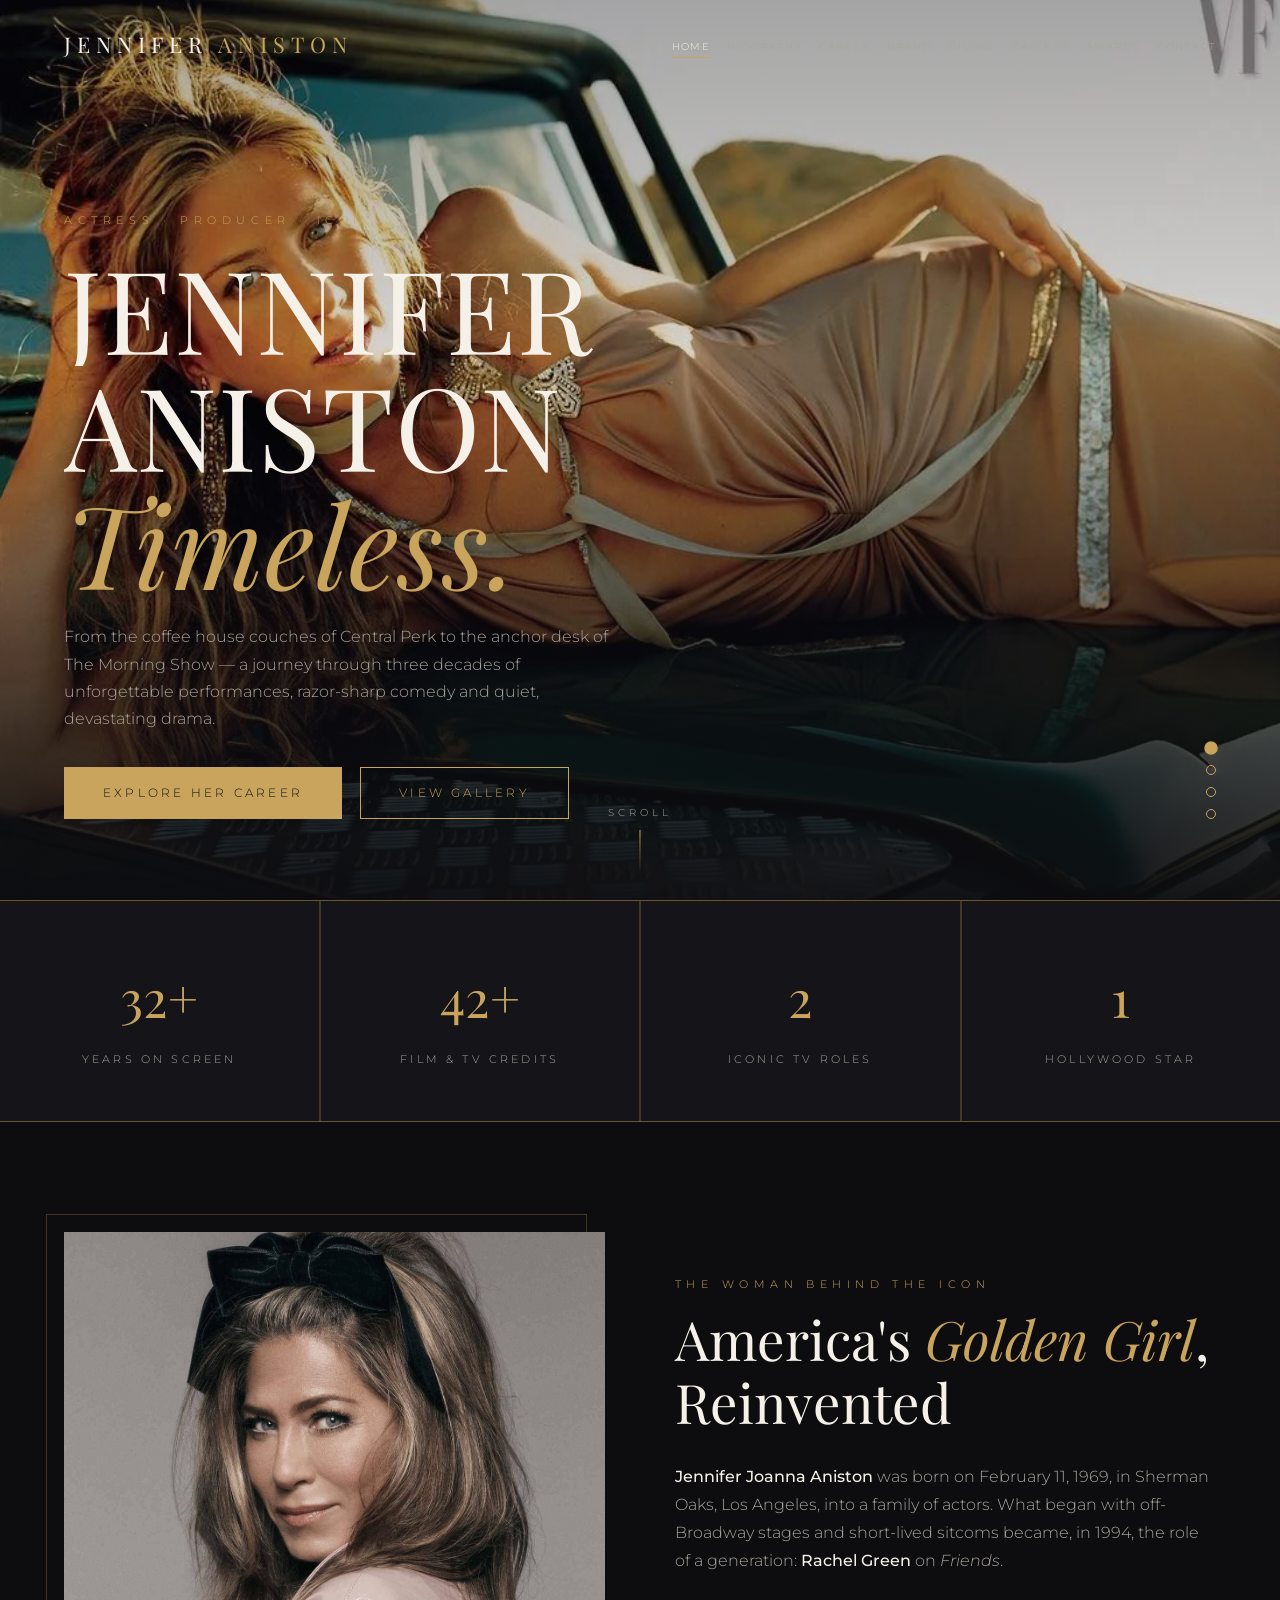
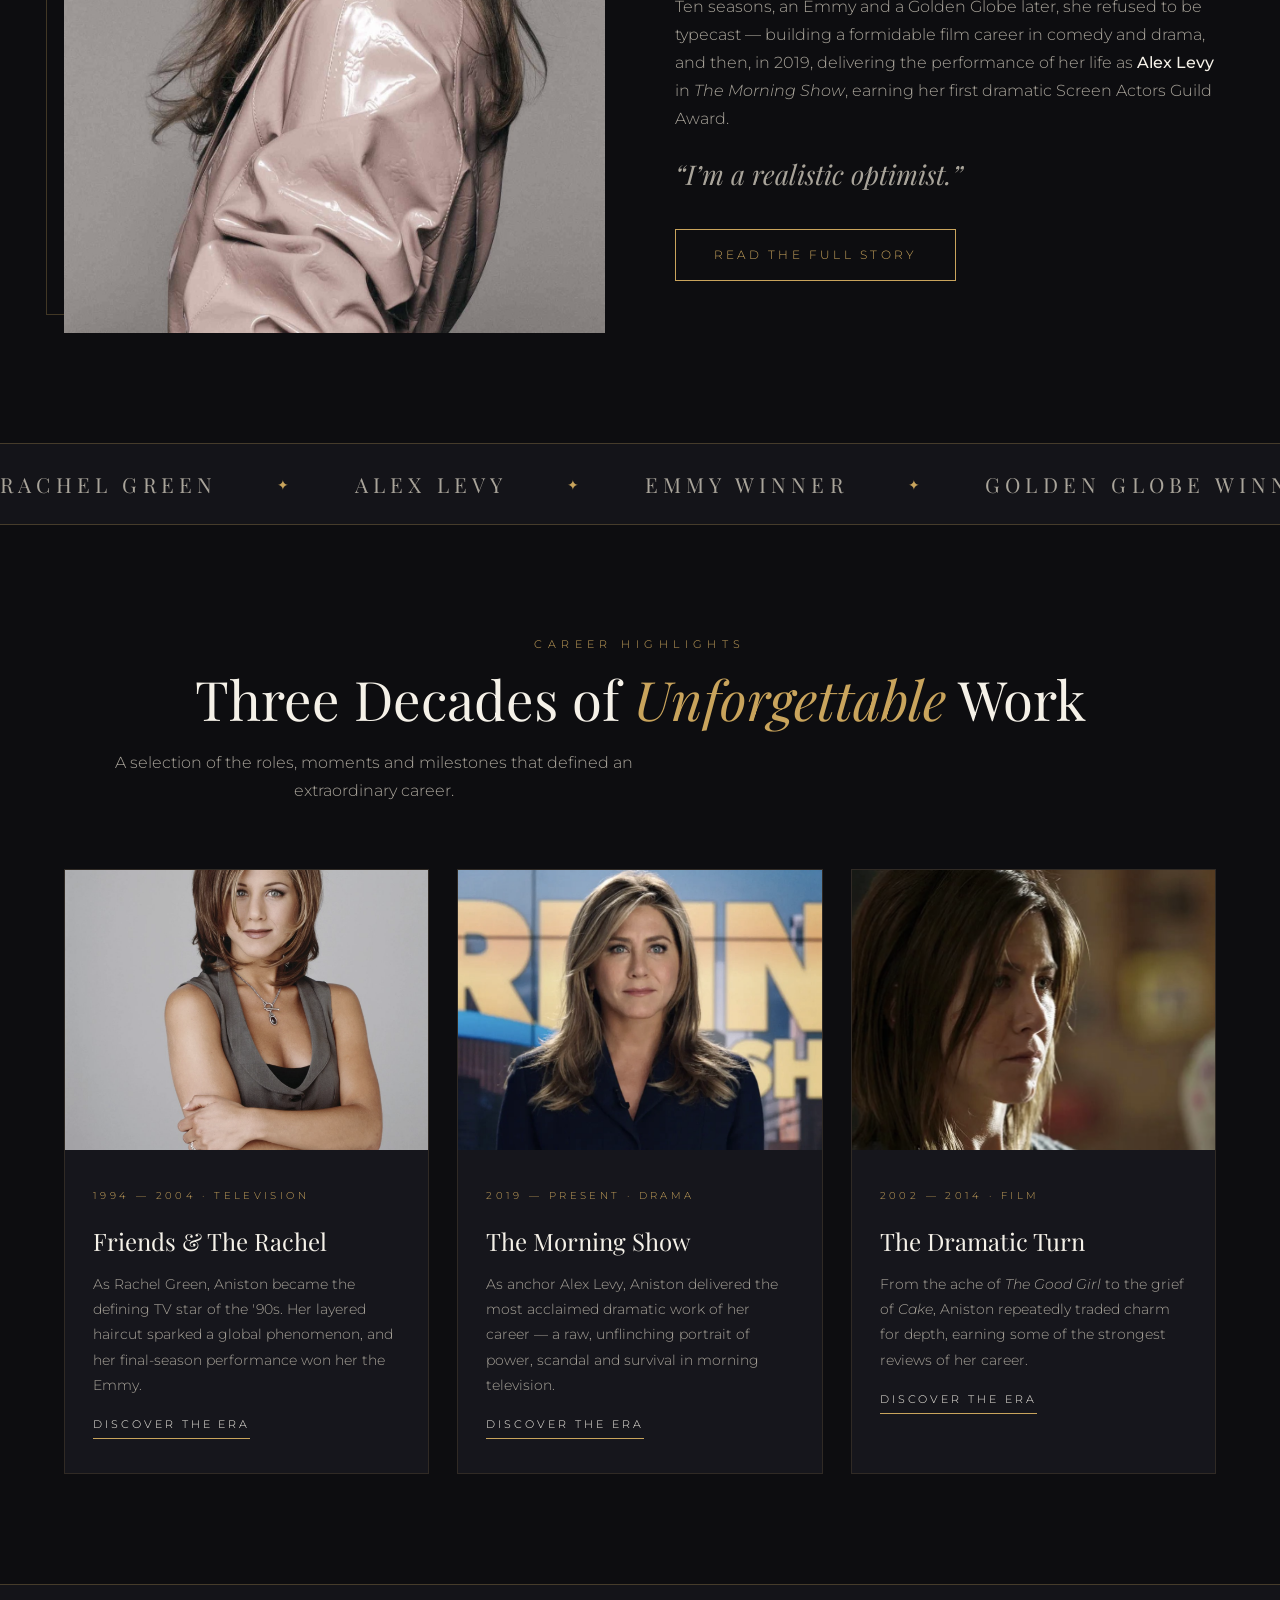
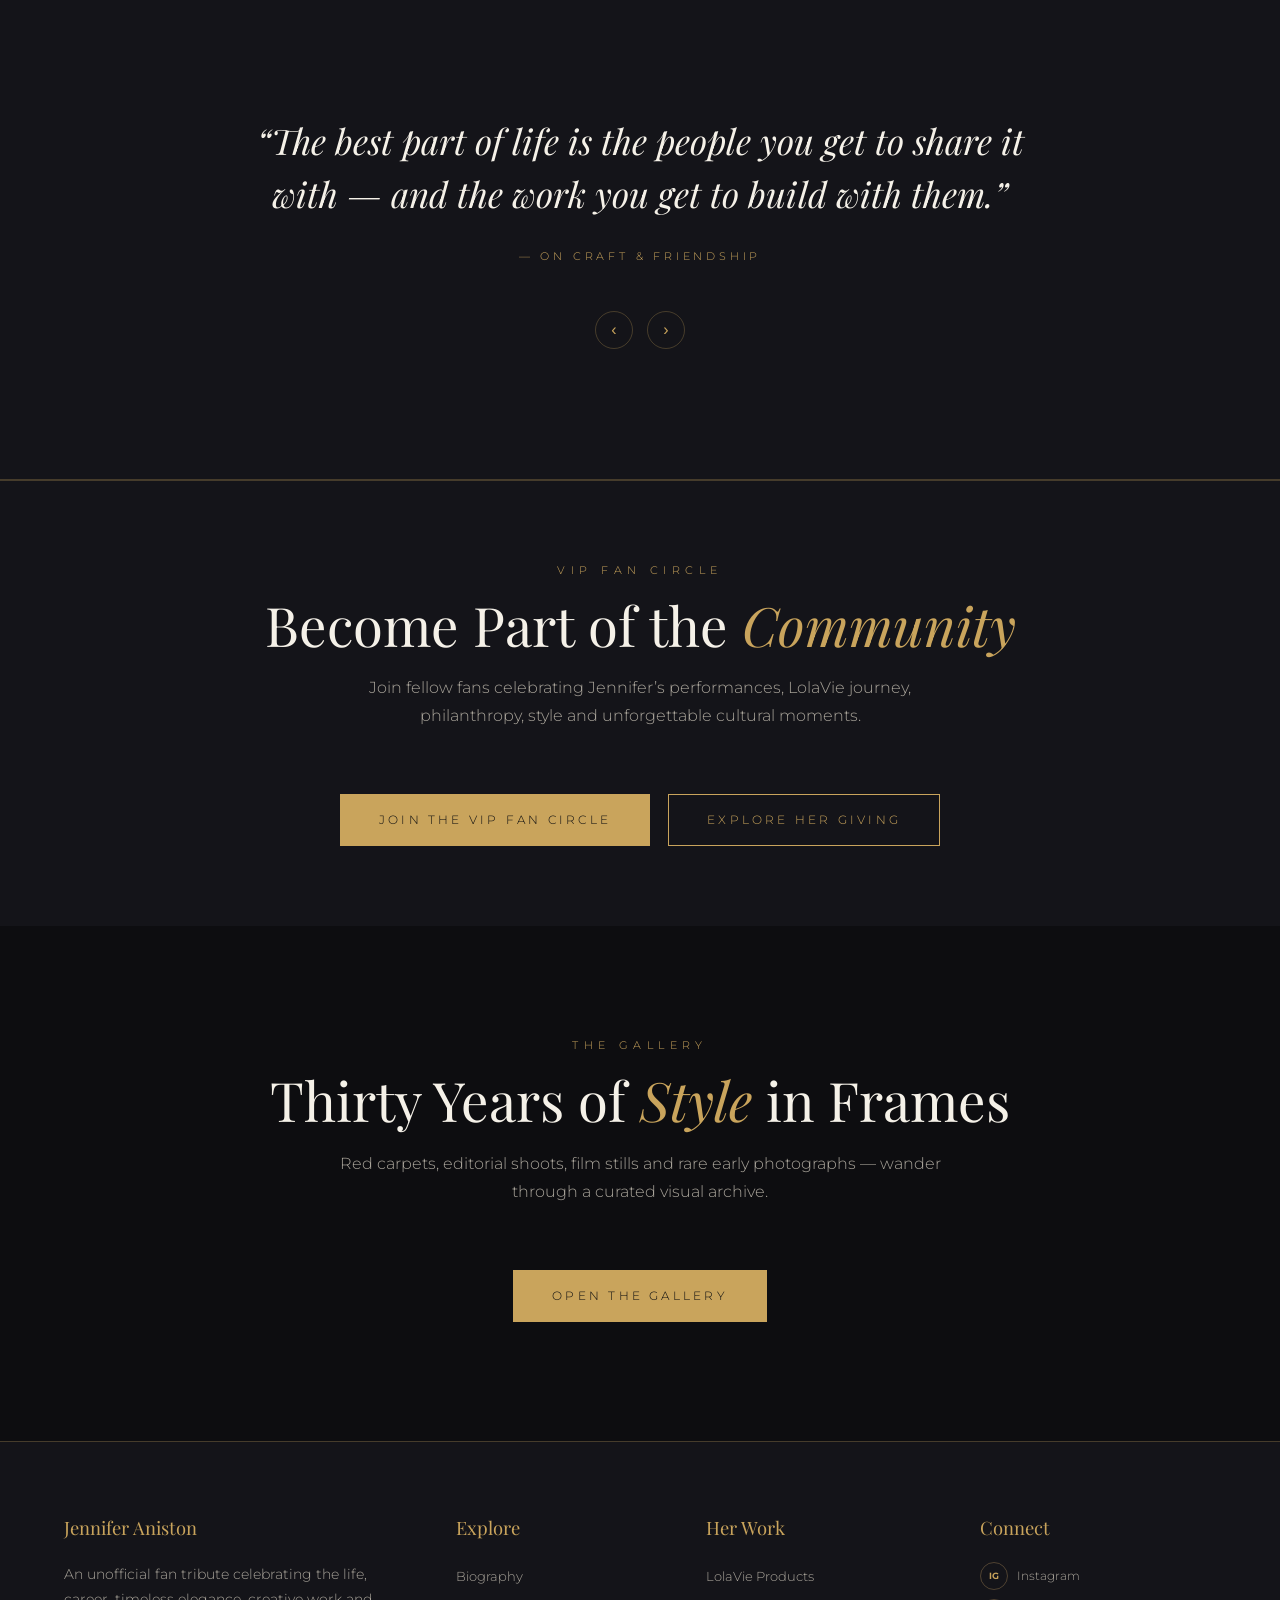
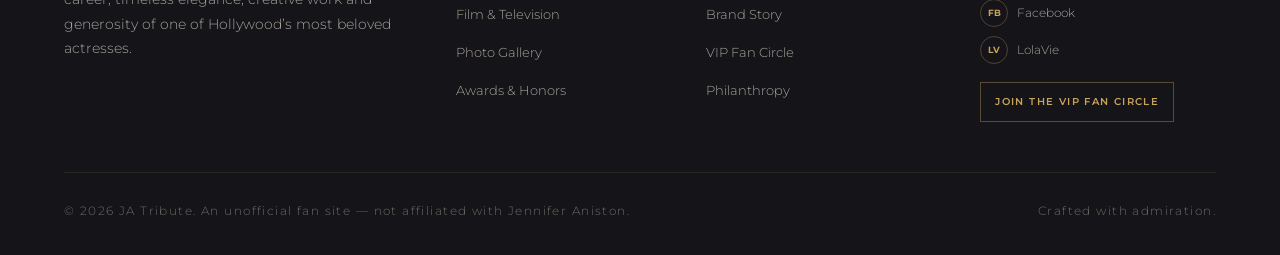
==== index.html @ 22d7c0d3 "first commit" ====
<!DOCTYPE html>
<html lang="en">
<head>
<meta charset="UTF-8">
<meta name="viewport" content="width=device-width, initial-scale=1.0">
<title>Jennifer Aniston — An Unofficial Tribute</title>
<meta name="description" content="Celebrating the career of Jennifer Aniston — Friends, The Morning Show, and a legendary filmography.">
<link rel="preconnect" href="https://fonts.googleapis.com">
<link href="https://fonts.googleapis.com/css2?family=Playfair+Display:ital,wght@0,400;0,600;1,400&family=Montserrat:wght@300;400;500&display=swap" rel="stylesheet">
<link rel="stylesheet" href="css/style.css">
</head>
<body>
<div id="preloader"><div class="mono">JA</div><div class="bar"><span></span></div><small>A Tribute</small></div>
<header>
  <a href="index.html" class="logo">JENNIFER <em>ANISTON</em></a>
  <button class="burger" aria-label="Menu"><span></span><span></span><span></span></button>
<nav><ul>
  <li><a href="index.html" class="active">Home</a></li>
  <li><a href="about.html">Biography</a></li>
  <li><a href="career.html">Career</a></li>
  <li><a href="brand.html">Brand</a></li>
  <li><a href="philanthropy.html">Giving</a></li>
  <li><a href="gallery.html">Gallery</a></li>
  <li><a href="awards.html">Awards</a></li>
  <li><a href="contact.html">Contact</a></li>
</ul></nav>
</header>

<!-- ================= HERO ================= -->
<section class="hero" style="padding:0">
  <div class="hero-slide active" style="background-image:url('images/vanity-fair.jpg')"></div>
  <div class="hero-slide" style="background-image:url('images/golden-globes-2024.jpg')"></div>
  <div class="hero-slide" style="background-image:url('images/photoshoot-bow.jpg')"></div>
  <div class="hero-slide" style="background-image:url('images/vogue-portrait.jpg')"></div>
  <div class="hero-content">
    <span class="hero-kicker">Actress · Producer · Icon</span>
    <h1>
      <span class="line"><span>JENNIFER</span></span>
      <span class="line"><span>ANISTON</span></span>
      <span class="line"><span style="color:var(--gold);font-style:italic">Timeless.</span></span>
    </h1>
    <p class="hero-sub">From the coffee house couches of Central Perk to the anchor desk of The Morning Show — a journey through three decades of unforgettable performances, razor-sharp comedy and quiet, devastating drama.</p>
    <div class="hero-cta">
      <a href="career.html" class="btn solid">Explore Her Career</a>
      <a href="gallery.html" class="btn">View Gallery</a>
    </div>
  </div>
  <div class="hero-dots"></div>
  <div class="scroll-hint">Scroll</div>
</section>

<!-- ================= STATS ================= -->
<div class="stats">
  <div class="stat reveal"><div class="num" data-count="35" data-suffix="+">0</div><div class="lbl">Years on Screen</div></div>
  <div class="stat reveal" data-delay="1"><div class="num" data-count="45" data-suffix="+">0</div><div class="lbl">Film &amp; TV Credits</div></div>
  <div class="stat reveal" data-delay="2"><div class="num" data-count="2">0</div><div class="lbl">Iconic TV Roles</div></div>
  <div class="stat reveal" data-delay="3"><div class="num" data-count="1">0</div><div class="lbl">Hollywood Star</div></div>
</div>

<!-- ================= ABOUT SPLIT ================= -->
<section>
  <div class="container split">
    <div class="frame reveal"><img src="images/photoshoot-bow.jpg" alt="Jennifer Aniston editorial portrait"></div>
    <div class="reveal" data-delay="1">
      <div class="sec-head" style="margin-bottom:30px">
        <span class="kicker">The Woman Behind the Icon</span>
        <h2>America's <em>Golden Girl</em>, Reinvented</h2>
      </div>
      <p><strong>Jennifer Joanna Aniston</strong> was born on February 11, 1969, in Sherman Oaks, Los Angeles, into a family of actors. What began with off-Broadway stages and short-lived sitcoms became, in 1994, the role of a generation: <strong>Rachel Green</strong> on <em>Friends</em>.</p>
      <p>Ten seasons, an Emmy and a Golden Globe later, she refused to be typecast — building a formidable film career in comedy and drama, and then, in 2019, delivering the performance of her life as <strong>Alex Levy</strong> in <em>The Morning Show</em>, earning her first dramatic Screen Actors Guild Award.</p>
      <p class="sig">“I’m a realistic optimist.”</p>
      <div style="margin-top:30px"><a href="about.html" class="btn">Read the Full Story</a></div>
    </div>
  </div>
</section>

<!-- ================= MARQUEE ================= -->
<div class="marquee"><div class="marquee-track">
  <span>Rachel Green</span><span>Alex Levy</span><span>Emmy Winner</span><span>Golden Globe Winner</span><span>SAG Award Winner</span><span>Rom-Com Queen</span><span>Producer</span>
  <span>Rachel Green</span><span>Alex Levy</span><span>Emmy Winner</span><span>Golden Globe Winner</span><span>SAG Award Winner</span><span>Rom-Com Queen</span><span>Producer</span>
</div></div>

<!-- ================= HIGHLIGHTS ================= -->
<section>
  <div class="container">
    <div class="sec-head center reveal">
      <span class="kicker">Career Highlights</span>
      <h2>Three Decades of <em>Unforgettable</em> Work</h2>
      <p>A selection of the roles, moments and milestones that defined an extraordinary career.</p>
    </div>
    <div class="cards">
      <article class="card reveal">
        <div class="thumb"><img src="images/rachel-90s.jpg" alt="Jennifer Aniston as Rachel Green in the 1990s"></div>
        <div class="body">
          <span class="tag">1994 — 2004 · Television</span>
          <h3>Friends &amp; The Rachel</h3>
          <p>As Rachel Green, Aniston became the defining TV star of the '90s. Her layered haircut sparked a global phenomenon, and her final-season performance won her the Emmy.</p>
          <a class="more" href="career.html">Discover the Era</a>
        </div>
      </article>
      <article class="card reveal" data-delay="1">
        <div class="thumb"><img src="images/tms-studio.jpg" alt="Jennifer Aniston as Alex Levy in The Morning Show"></div>
        <div class="body">
          <span class="tag">2019 — Present · Drama</span>
          <h3>The Morning Show</h3>
          <p>As anchor Alex Levy, Aniston delivered the most acclaimed dramatic work of her career — a raw, unflinching portrait of power, scandal and survival in morning television.</p>
          <a class="more" href="career.html">Discover the Era</a>
        </div>
      </article>
      <article class="card reveal" data-delay="2">
        <div class="thumb"><img src="images/cake-closeup.jpg" alt="Jennifer Aniston in Cake"></div>
        <div class="body">
          <span class="tag">2002 — 2014 · Film</span>
          <h3>The Dramatic Turn</h3>
          <p>From the ache of <em>The Good Girl</em> to the grief of <em>Cake</em>, Aniston repeatedly traded charm for depth, earning some of the strongest reviews of her career.</p>
          <a class="more" href="career.html">Discover the Era</a>
        </div>
      </article>
    </div>
  </div>
</section>

<!-- ================= QUOTES ================= -->
<div class="quotes">
  <div class="quote active">
    <blockquote>“The best part of life is the people you get to share it with — and the work you get to build with them.”</blockquote>
    <cite>— On Craft &amp; Friendship</cite>
  </div>
  <div class="quote">
    <blockquote>“There are no regrets in life. Just lessons.”</blockquote>
    <cite>— Jennifer Aniston</cite>
  </div>
  <div class="quote">
    <blockquote>“I've never been one to dial it in. If you're going to do it, give it everything.”</blockquote>
    <cite>— On Alex Levy &amp; The Morning Show</cite>
  </div>
  <div class="q-nav">
    <button class="q-prev" aria-label="Previous quote">‹</button>
    <button class="q-next" aria-label="Next quote">›</button>
  </div>
</div>


<section class="center vip-home">
  <div class="container reveal">
    <div class="sec-head center">
      <span class="kicker">VIP Fan Circle</span>
      <h2>Become Part of the <em>Community</em></h2>
      <p>Join fellow fans celebrating Jennifer’s performances, LolaVie journey, philanthropy, style and unforgettable cultural moments.</p>
    </div>
    <div class="hero-cta" style="justify-content:center">
      <a href="brand.html#vip" class="btn solid">Join the VIP Fan Circle</a>
      <a href="philanthropy.html" class="btn">Explore Her Giving</a>
    </div>
  </div>
</section>
<!-- ================= CTA ================= -->
<section class="center">
  <div class="container reveal">
    <div class="sec-head center">
      <span class="kicker">The Gallery</span>
      <h2>Thirty Years of <em>Style</em> in Frames</h2>
      <p>Red carpets, editorial shoots, film stills and rare early photographs — wander through a curated visual archive.</p>
    </div>
    <a href="gallery.html" class="btn solid">Open the Gallery</a>
  </div>
</section>
<footer>
 <div class="foot-grid">
  <div>
    <h4>Jennifer Aniston</h4>
    <p>An unofficial fan tribute celebrating the life, career, timeless elegance, creative work and generosity of one of Hollywood’s most beloved actresses.</p>
  </div>
  <div>
    <h4>Explore</h4>
    <ul>
      <li><a href="about.html">Biography</a></li>
      <li><a href="career.html">Film &amp; Television</a></li>
      <li><a href="gallery.html">Photo Gallery</a></li>
      <li><a href="awards.html">Awards &amp; Honors</a></li>
    </ul>
  </div>
  <div>
    <h4>Her Work</h4>
    <ul>
      <li><a href="brand.html">LolaVie Products</a></li>
      <li><a href="brand.html#products">Brand Story</a></li>
      <li><a href="brand.html#vip">VIP Fan Circle</a></li>
      <li><a href="philanthropy.html">Philanthropy</a></li>
    </ul>
  </div>
  <div class="foot-social">
    <h4>Connect</h4>
    <div class="foot-social-links">
      <a href="https://www.instagram.com/jenniferaniston/" target="_blank" rel="noopener noreferrer"><span>IG</span> Instagram</a>
      <a href="https://www.facebook.com/JenniferAniston/" target="_blank" rel="noopener noreferrer"><span>FB</span> Facebook</a>
      <a href="https://www.instagram.com/lolavie/" target="_blank" rel="noopener noreferrer"><span>LV</span> LolaVie</a>
    </div>
    <a class="foot-vip" href="brand.html#vip">Join the VIP Fan Circle</a>
  </div>
</div>
  <div class="foot-bottom">
    <span>© <span id="year"></span> JA Tribute. An unofficial fan site — not affiliated with Jennifer Aniston.</span>
    <span>Crafted with admiration.</span>
  </div>
</footer>
<button id="toTop" aria-label="Back to top">↑</button>
<script src="js/main.js"></script>
</body>
</html>
---- css/style.css ----
/* ============================================================
   JENNIFER ANISTON — A TRIBUTE  |  style.css
   Palette: noir charcoal + champagne gold + ivory
   ============================================================ */
:root{
  --bg:#0d0d10;
  --bg-2:#141419;
  --bg-3:#1b1b22;
  --ivory:#f5f1e8;
  --muted:#a9a49a;
  --gold:#c9a45c;
  --gold-2:#e6c988;
  --line:rgba(201,164,92,.28);
  --card:#16161c;
  --serif:'Playfair Display',Georgia,'Times New Roman',serif;
  --sans:'Montserrat','Segoe UI',Helvetica,Arial,sans-serif;
  --ease:cubic-bezier(.22,1,.36,1);
}
*{margin:0;padding:0;box-sizing:border-box}
html{scroll-behavior:smooth}
body{
  background:var(--bg);color:var(--ivory);
  font-family:var(--sans);font-weight:300;line-height:1.75;
  overflow-x:hidden;
}
img{display:block;max-width:100%}
a{color:inherit;text-decoration:none}
::selection{background:var(--gold);color:#111}
::-webkit-scrollbar{width:10px}
::-webkit-scrollbar-track{background:var(--bg)}
::-webkit-scrollbar-thumb{background:#3a3423;border-radius:6px}
::-webkit-scrollbar-thumb:hover{background:var(--gold)}

/* ---------- Preloader ---------- */
#preloader{
  position:fixed;inset:0;z-index:9999;background:var(--bg);
  display:flex;flex-direction:column;align-items:center;justify-content:center;gap:22px;
  transition:opacity .8s var(--ease),visibility .8s;
}
#preloader.done{opacity:0;visibility:hidden}
#preloader .mono{
  font-family:var(--serif);font-size:clamp(2.4rem,7vw,4.5rem);letter-spacing:.35em;
  color:var(--ivory);animation:pulse 1.6s ease-in-out infinite;
}
#preloader .bar{width:200px;height:2px;background:#2a2a33;overflow:hidden;border-radius:2px}
#preloader .bar span{display:block;height:100%;width:40%;background:var(--gold);animation:load 1.2s var(--ease) infinite}
#preloader small{letter-spacing:.45em;text-transform:uppercase;color:var(--muted);font-size:.65rem}
@keyframes load{0%{transform:translateX(-120%)}100%{transform:translateX(320%)}}
@keyframes pulse{0%,100%{opacity:.55}50%{opacity:1}}

/* ---------- Navigation ---------- */
header{
  position:fixed;top:0;left:0;right:0;z-index:1000;
  padding:26px 5vw;display:flex;align-items:center;justify-content:space-between;
  transition:all .45s var(--ease);
}
header.scrolled{
  padding:14px 5vw;background:rgba(13,13,16,.88);
  backdrop-filter:blur(14px);border-bottom:1px solid rgba(201,164,92,.15);
}
.logo{font-family:var(--serif);font-size:1.35rem;letter-spacing:.28em;color:var(--ivory)}
.logo em{color:var(--gold);font-style:normal}
nav ul{display:flex;gap:38px;list-style:none}
nav a{
  font-size:.72rem;letter-spacing:.24em;text-transform:uppercase;color:var(--muted);
  position:relative;padding:6px 0;transition:color .3s;
}
nav a::after{
  content:"";position:absolute;left:0;bottom:0;width:0;height:1px;
  background:var(--gold);transition:width .35s var(--ease);
}
nav a:hover,nav a.active{color:var(--ivory)}
nav a:hover::after,nav a.active::after{width:100%}
.burger{display:none;flex-direction:column;gap:6px;cursor:pointer;background:none;border:0;z-index:1002}
.burger span{width:28px;height:2px;background:var(--ivory);transition:.35s var(--ease)}
.burger.open span:nth-child(1){transform:translateY(8px) rotate(45deg)}
.burger.open span:nth-child(2){opacity:0}
.burger.open span:nth-child(3){transform:translateY(-8px) rotate(-45deg)}

/* ---------- Hero ---------- */
.hero{position:relative;height:100vh;min-height:640px;display:flex;align-items:flex-end;overflow:hidden}
.hero-slide{
  position:absolute;inset:0;background-size:cover;background-position:center 20%;
  opacity:0;transform:scale(1.12);transition:opacity 2.2s var(--ease),transform 7s linear;
}
.hero-slide.active{opacity:1;transform:scale(1)}
.hero-slide::after{content:"";position:absolute;inset:0;
  background:linear-gradient(180deg,rgba(13,13,16,.35) 0%,rgba(13,13,16,.15) 40%,rgba(13,13,16,.96) 100%)}
.hero-content{position:relative;z-index:2;width:100%;padding:0 5vw 9vh}
.hero-kicker{
  font-size:.7rem;letter-spacing:.5em;text-transform:uppercase;color:var(--gold);
  display:block;margin-bottom:18px;
}
.hero h1{
  font-family:var(--serif);font-weight:400;
  font-size:clamp(3rem,9vw,7.5rem);line-height:1.02;letter-spacing:.01em;
}
.hero h1 .line{display:block;overflow:hidden}
.hero h1 .line span{display:inline-block;transform:translateY(110%);animation:rise 1.1s var(--ease) forwards}
.hero h1 .line:nth-child(2) span{animation-delay:.15s}
.hero h1 .line:nth-child(3) span{animation-delay:.3s}
@keyframes rise{to{transform:translateY(0)}}
.hero-sub{max-width:560px;color:var(--muted);margin:22px 0 34px;font-size:.98rem;opacity:0;animation:fadeUp 1s var(--ease) .7s forwards}
.hero-cta{display:flex;gap:18px;flex-wrap:wrap;opacity:0;animation:fadeUp 1s var(--ease) .95s forwards}
@keyframes fadeUp{from{opacity:0;transform:translateY(26px)}to{opacity:1;transform:none}}
.btn{
  display:inline-block;padding:15px 38px;font-size:.72rem;letter-spacing:.28em;text-transform:uppercase;
  border:1px solid var(--gold);color:var(--gold);position:relative;overflow:hidden;
  transition:color .4s;z-index:1;
}
.btn::before{
  content:"";position:absolute;inset:0;background:var(--gold);
  transform:scaleX(0);transform-origin:left;transition:transform .45s var(--ease);z-index:-1;
}
.btn:hover{color:#111}
.btn:hover::before{transform:scaleX(1)}
.btn.solid{background:var(--gold);color:#111}
.btn.solid::before{background:var(--ivory)}
.hero-dots{position:absolute;right:5vw;bottom:9vh;z-index:3;display:flex;flex-direction:column;gap:12px}
.hero-dots button{
  width:10px;height:10px;border-radius:50%;border:1px solid var(--gold);
  background:transparent;cursor:pointer;transition:.3s;
}
.hero-dots button.active{background:var(--gold);transform:scale(1.35)}
.scroll-hint{
  position:absolute;left:50%;bottom:26px;transform:translateX(-50%);z-index:3;
  color:var(--muted);font-size:.6rem;letter-spacing:.4em;text-transform:uppercase;
  display:flex;flex-direction:column;align-items:center;gap:8px;
}
.scroll-hint::after{content:"";width:1px;height:44px;background:linear-gradient(var(--gold),transparent);animation:drip 1.8s ease-in-out infinite}
@keyframes drip{0%{transform:scaleY(0);transform-origin:top}55%{transform:scaleY(1);transform-origin:top}56%{transform-origin:bottom}100%{transform:scaleY(0);transform-origin:bottom}}

/* ---------- Sections ---------- */
section{padding:110px 5vw;position:relative}
.container{max-width:1200px;margin:0 auto}
.sec-head{margin-bottom:64px}
.sec-head .kicker{font-size:.68rem;letter-spacing:.5em;text-transform:uppercase;color:var(--gold);display:block;margin-bottom:14px}
.sec-head h2{font-family:var(--serif);font-weight:400;font-size:clamp(2.1rem,4.6vw,3.4rem);line-height:1.15}
.sec-head h2 em{color:var(--gold);font-style:italic}
.sec-head p{color:var(--muted);max-width:620px;margin-top:18px}
.center{text-align:center}
.center .sec-head p{margin-left:auto;margin-right:auto}

/* reveal */
.reveal{opacity:0;transform:translateY(46px);transition:opacity .9s var(--ease),transform .9s var(--ease)}
.reveal.in{opacity:1;transform:none}
.reveal[data-delay="1"]{transition-delay:.12s}
.reveal[data-delay="2"]{transition-delay:.24s}
.reveal[data-delay="3"]{transition-delay:.36s}
.reveal[data-delay="4"]{transition-delay:.48s}

/* ---------- Stats strip ---------- */
.stats{
  display:grid;grid-template-columns:repeat(4,1fr);gap:2px;background:var(--line);
  border-top:1px solid var(--line);border-bottom:1px solid var(--line);
}
.stat{background:var(--bg-2);padding:52px 20px;text-align:center}
.stat .num{font-family:var(--serif);font-size:clamp(2.2rem,4vw,3.4rem);color:var(--gold)}
.stat .lbl{font-size:.66rem;letter-spacing:.3em;text-transform:uppercase;color:var(--muted);margin-top:8px}

/* ---------- Split / bio ---------- */
.split{display:grid;grid-template-columns:1fr 1fr;gap:70px;align-items:center}
.split .frame{position:relative}
.split .frame::before{
  content:"";position:absolute;inset:-18px 18px 18px -18px;
  border:1px solid var(--line);z-index:0;transition:all .5s var(--ease);
}
.split .frame:hover::before{inset:-10px 10px 10px -10px}
.split .frame img{position:relative;z-index:1;filter:grayscale(35%);transition:filter .6s}
.split .frame:hover img{filter:grayscale(0)}
.split p{color:var(--muted);margin-bottom:18px}
.split p strong{color:var(--ivory);font-weight:500}
.sig{font-family:var(--serif);font-style:italic;font-size:1.7rem;color:var(--gold);margin-top:10px}

/* ---------- Marquee ---------- */
.marquee{overflow:hidden;border-top:1px solid var(--line);border-bottom:1px solid var(--line);padding:22px 0;background:var(--bg-2)}
.marquee-track{display:flex;gap:60px;width:max-content;animation:scrollX 30s linear infinite}
.marquee-track span{
  font-family:var(--serif);font-size:1.3rem;letter-spacing:.25em;text-transform:uppercase;
  color:var(--muted);white-space:nowrap;display:flex;align-items:center;gap:60px;
}
.marquee-track span::after{content:"✦";color:var(--gold);font-size:.9rem}
@keyframes scrollX{to{transform:translateX(-50%)}}

/* ---------- Highlight cards ---------- */
.cards{display:grid;grid-template-columns:repeat(3,1fr);gap:28px}
.card{
  background:var(--card);border:1px solid rgba(201,164,92,.14);
  overflow:hidden;position:relative;transition:transform .5s var(--ease),box-shadow .5s;
}
.card:hover{transform:translateY(-10px);box-shadow:0 30px 60px -20px rgba(0,0,0,.7)}
.card .thumb{height:280px;overflow:hidden}
.card .thumb img{width:100%;height:100%;object-fit:cover;transition:transform .8s var(--ease);filter:grayscale(30%)}
.card:hover .thumb img{transform:scale(1.08);filter:grayscale(0)}
.card .body{padding:30px 28px 34px}
.card .tag{font-size:.62rem;letter-spacing:.34em;text-transform:uppercase;color:var(--gold)}
.card h3{font-family:var(--serif);font-weight:400;font-size:1.5rem;margin:12px 0 10px}
.card p{color:var(--muted);font-size:.9rem}
.card .more{
  display:inline-block;margin-top:18px;font-size:.66rem;letter-spacing:.28em;text-transform:uppercase;
  color:var(--ivory);border-bottom:1px solid var(--gold);padding-bottom:4px;transition:color .3s;
}
.card .more:hover{color:var(--gold)}

/* ---------- Filmography ---------- */
.filter-bar{display:flex;gap:12px;flex-wrap:wrap;margin-bottom:48px}
.filter-btn{
  background:none;border:1px solid rgba(201,164,92,.3);color:var(--muted);
  padding:10px 24px;font-size:.66rem;letter-spacing:.24em;text-transform:uppercase;
  cursor:pointer;font-family:var(--sans);transition:.35s;
}
.filter-btn:hover{color:var(--ivory);border-color:var(--gold)}
.filter-btn.active{background:var(--gold);color:#111;border-color:var(--gold)}
.film-grid{display:grid;grid-template-columns:repeat(3,1fr);gap:26px}
.film{
  background:var(--card);border:1px solid rgba(201,164,92,.12);overflow:hidden;
  transition:transform .5s var(--ease),opacity .5s,border-color .4s;position:relative;
}
.film.hide{display:none}
.film:hover{transform:translateY(-8px);border-color:var(--gold)}
.film .poster{height:250px;overflow:hidden;position:relative}
.film .poster img{width:100%;height:100%;object-fit:cover;transition:transform .7s var(--ease)}
.film:hover .poster img{transform:scale(1.07)}
.film .poster .ph{
  width:100%;height:100%;display:flex;align-items:center;justify-content:center;
  font-family:var(--serif);font-size:1.6rem;color:var(--gold);text-align:center;padding:20px;
  background:linear-gradient(135deg,#191920,#24242e);
}
.film .yr{
  position:absolute;top:14px;right:14px;background:rgba(13,13,16,.85);color:var(--gold);
  font-size:.66rem;letter-spacing:.2em;padding:6px 12px;border:1px solid var(--line);
}
.film .body{padding:26px 24px 30px}
.film h3{font-family:var(--serif);font-weight:400;font-size:1.35rem;margin-bottom:6px}
.film .role{font-size:.68rem;letter-spacing:.26em;text-transform:uppercase;color:var(--gold);display:block;margin-bottom:12px}
.film p{color:var(--muted);font-size:.88rem}

/* ---------- Timeline ---------- */
.timeline{position:relative;max-width:860px;margin:0 auto;padding-left:40px}
.timeline::before{content:"";position:absolute;left:8px;top:0;bottom:0;width:1px;
  background:linear-gradient(var(--gold),rgba(201,164,92,.1))}
.tl-item{position:relative;padding:0 0 54px 34px}
.tl-item::before{
  content:"";position:absolute;left:-40px;top:8px;width:17px;height:17px;border-radius:50%;
  border:2px solid var(--gold);background:var(--bg);transition:.4s;
}
.tl-item:hover::before{background:var(--gold);box-shadow:0 0 20px rgba(201,164,92,.6)}
.tl-item .yr{font-family:var(--serif);color:var(--gold);font-size:1.25rem}
.tl-item h3{font-family:var(--serif);font-weight:400;font-size:1.35rem;margin:6px 0 8px}
.tl-item p{color:var(--muted);font-size:.92rem;max-width:620px}

/* ---------- Quotes ---------- */
.quotes{padding:130px 5vw;text-align:center;background:var(--bg-2);border-top:1px solid var(--line);border-bottom:1px solid var(--line)}
.quote{display:none;max-width:820px;margin:0 auto}
.quote.active{display:block;animation:fadeUp .8s var(--ease)}
.quote blockquote{font-family:var(--serif);font-style:italic;font-weight:400;
  font-size:clamp(1.4rem,3vw,2.2rem);line-height:1.5}
.quote cite{display:block;margin-top:26px;font-size:.7rem;letter-spacing:.34em;text-transform:uppercase;color:var(--gold);font-style:normal}
.q-nav{display:flex;gap:14px;justify-content:center;margin-top:44px}
.q-nav button{width:38px;height:38px;border-radius:50%;border:1px solid var(--line);background:none;color:var(--gold);cursor:pointer;font-size:1rem;transition:.3s}
.q-nav button:hover{background:var(--gold);color:#111}

/* ---------- Gallery ---------- */
.gallery-grid{columns:3;column-gap:22px}
.g-item{
  break-inside:avoid;margin-bottom:22px;overflow:hidden;position:relative;cursor:pointer;
  border:1px solid rgba(201,164,92,.1);
}
.g-item img{width:100%;transition:transform .7s var(--ease),filter .5s;filter:grayscale(25%)}
.g-item:hover img{transform:scale(1.06);filter:grayscale(0)}
.g-item .cap{
  position:absolute;inset:auto 0 0 0;padding:40px 18px 14px;
  background:linear-gradient(transparent,rgba(13,13,16,.92));
  font-size:.66rem;letter-spacing:.26em;text-transform:uppercase;color:var(--gold);
  opacity:0;transform:translateY(12px);transition:.45s var(--ease);
}
.g-item:hover .cap{opacity:1;transform:none}
.lightbox{
  position:fixed;inset:0;z-index:2000;background:rgba(8,8,10,.94);
  display:flex;align-items:center;justify-content:center;flex-direction:column;gap:18px;
  opacity:0;visibility:hidden;transition:.4s;backdrop-filter:blur(6px);
}
.lightbox.open{opacity:1;visibility:visible}
.lightbox img{max-width:88vw;max-height:78vh;border:1px solid var(--line);box-shadow:0 40px 100px rgba(0,0,0,.8)}
.lightbox .lb-cap{color:var(--muted);font-size:.72rem;letter-spacing:.3em;text-transform:uppercase}
.lb-btn{
  position:absolute;top:50%;transform:translateY(-50%);background:none;border:1px solid var(--line);
  color:var(--ivory);width:52px;height:52px;border-radius:50%;cursor:pointer;font-size:1.2rem;transition:.3s;
}
.lb-btn:hover{background:var(--gold);color:#111;border-color:var(--gold)}
.lb-prev{left:3vw}.lb-next{right:3vw}
.lb-close{position:absolute;top:28px;right:3vw;background:none;border:0;color:var(--ivory);font-size:2rem;cursor:pointer;transition:.3s}
.lb-close:hover{color:var(--gold);transform:rotate(90deg)}

/* ---------- Awards ---------- */
.award-grid{display:grid;grid-template-columns:repeat(2,1fr);gap:26px}
.award{
  display:flex;gap:24px;align-items:flex-start;background:var(--card);
  border:1px solid rgba(201,164,92,.12);padding:30px 28px;transition:.45s var(--ease);
}
.award:hover{border-color:var(--gold);transform:translateX(8px)}
.award .icon{
  flex:0 0 54px;height:54px;border:1px solid var(--gold);border-radius:50%;
  display:flex;align-items:center;justify-content:center;color:var(--gold);font-size:1.3rem;
  font-family:var(--serif);
}
.award h3{font-family:var(--serif);font-weight:400;font-size:1.25rem;margin-bottom:6px}
.award .meta{font-size:.66rem;letter-spacing:.26em;text-transform:uppercase;color:var(--gold);display:block;margin-bottom:10px}
.award p{color:var(--muted);font-size:.88rem}

/* ---------- Contact ---------- */
.contact-wrap{display:grid;grid-template-columns:1fr 1.2fr;gap:70px;align-items:start}
.contact-info p{color:var(--muted);margin-bottom:26px}
.contact-line{display:flex;gap:16px;align-items:center;margin-bottom:18px;color:var(--muted);font-size:.9rem}
.contact-line .dot{width:8px;height:8px;background:var(--gold);border-radius:50%;flex:0 0 8px}
form .row{display:grid;grid-template-columns:1fr 1fr;gap:20px}
.field{margin-bottom:20px}
.field label{display:block;font-size:.64rem;letter-spacing:.3em;text-transform:uppercase;color:var(--muted);margin-bottom:10px}
.field input,.field textarea,.field select{
  width:100%;background:var(--bg-2);border:1px solid rgba(201,164,92,.2);color:var(--ivory);
  padding:15px 18px;font-family:var(--sans);font-size:.9rem;transition:border .3s;outline:none;
}
.field input:focus,.field textarea:focus,.field select:focus{border-color:var(--gold)}
.field textarea{min-height:140px;resize:vertical}
.form-msg{margin-top:16px;color:var(--gold);font-size:.85rem;letter-spacing:.06em;min-height:22px}

/* ---------- Footer ---------- */
footer{border-top:1px solid var(--line);background:var(--bg-2);padding:70px 5vw 34px}
.foot-grid{display:grid;grid-template-columns:2fr 1fr 1fr;gap:50px;max-width:1200px;margin:0 auto 50px}
.foot-grid h4{font-family:var(--serif);font-weight:400;font-size:1.15rem;margin-bottom:18px;color:var(--gold)}
.foot-grid p{color:var(--muted);font-size:.88rem;max-width:380px}
.foot-grid ul{list-style:none}
.foot-grid li{margin-bottom:10px}
.foot-grid ul a{color:var(--muted);font-size:.84rem;transition:.3s}
.foot-grid ul a:hover{color:var(--gold);padding-left:6px}
.foot-bottom{
  max-width:1200px;margin:0 auto;padding-top:28px;border-top:1px solid rgba(201,164,92,.12);
  display:flex;justify-content:space-between;gap:16px;flex-wrap:wrap;
  color:#6f6a61;font-size:.74rem;letter-spacing:.12em;
}

/* back to top */
#toTop{
  position:fixed;right:26px;bottom:26px;z-index:900;width:50px;height:50px;border-radius:50%;
  border:1px solid var(--gold);background:var(--bg);color:var(--gold);cursor:pointer;
  opacity:0;visibility:hidden;transform:translateY(16px);transition:.4s;font-size:1.1rem;
}
#toTop.show{opacity:1;visibility:visible;transform:none}
#toTop:hover{background:var(--gold);color:#111}

/* page banner (inner pages) */
.banner{
  height:56vh;min-height:420px;position:relative;display:flex;align-items:flex-end;
  background-size:cover;background-position:center 25%;padding:0 5vw 70px;
}
.banner::after{content:"";position:absolute;inset:0;
  background:linear-gradient(180deg,rgba(13,13,16,.45),rgba(13,13,16,.95))}
.banner .inner{position:relative;z-index:2;max-width:1200px;margin:0 auto;width:100%}
.banner h1{font-family:var(--serif);font-weight:400;font-size:clamp(2.6rem,6.5vw,4.6rem);line-height:1.05}
.banner .kicker{font-size:.68rem;letter-spacing:.5em;text-transform:uppercase;color:var(--gold);display:block;margin-bottom:16px}
.banner p{color:var(--muted);max-width:600px;margin-top:14px}

/* responsive */
@media (max-width:1020px){
  .cards,.film-grid{grid-template-columns:repeat(2,1fr)}
  .award-grid{grid-template-columns:1fr}
  .gallery-grid{columns:2}
  .foot-grid{grid-template-columns:1fr 1fr}
}
@media (max-width:760px){
  nav{position:fixed;inset:0;background:rgba(13,13,16,.97);backdrop-filter:blur(10px);
    display:flex;align-items:center;justify-content:center;
    transform:translateX(100%);transition:transform .5s var(--ease)}
  nav.open{transform:none}
  nav ul{flex-direction:column;text-align:center;gap:34px}
  nav a{font-size:1rem}
  .burger{display:flex}
  .split,.contact-wrap{grid-template-columns:1fr;gap:44px}
  .stats{grid-template-columns:repeat(2,1fr)}
  .cards,.film-grid{grid-template-columns:1fr}
  .gallery-grid{columns:1}
  form .row{grid-template-columns:1fr}
  .hero-dots{flex-direction:row;right:auto;left:5vw;bottom:34px}
  .scroll-hint{display:none}
  .foot-grid{grid-template-columns:1fr}
  section{padding:80px 6vw}
}



/* ============================================================
   BRAND, PHILANTHROPY & VIP COMMUNITY
   ============================================================ */

nav ul{
  gap:clamp(8px,1.35vw,22px);
}

nav a{
  font-size:.62rem;
  letter-spacing:.14em;
}

.brand-banner::after,
.philanthropy-banner::after{
  background:linear-gradient(90deg,rgba(18,15,12,.78),rgba(18,15,12,.22));
}

.brand-pill-grid{
  display:flex;
  flex-wrap:wrap;
  gap:10px;
  margin-top:26px;
}

.brand-pill-grid span{
  padding:9px 14px;
  border:1px solid var(--line);
  border-radius:999px;
  background:rgba(255,255,255,.035);
  color:var(--muted,#8c857a);
  font-size:.66rem;
  font-weight:500;
  letter-spacing:.15em;
  text-transform:uppercase;
}

.brand-stats{
  padding:50px 5vw;
}

.product-grid{
  display:grid;
  grid-template-columns:repeat(3,1fr);
  gap:28px;
}

.product-card{
  position:relative;
  overflow:hidden;
  background:#fff;
  border:1px solid var(--line);
  border-radius:4px;
  transition:transform .45s var(--ease),box-shadow .45s var(--ease);
}

.product-card:hover{
  transform:translateY(-7px);
  box-shadow:0 26px 55px rgba(30,24,17,.14);
}

.product-badge{
  position:absolute;
  top:16px;
  left:16px;
  z-index:3;
  padding:7px 11px;
  background:#22201c;
  color:#f4eee5;
  font-size:.58rem;
  font-weight:600;
  letter-spacing:.16em;
  text-transform:uppercase;
}

.product-badge.bestseller{
  background:#8b3f42;
}

.product-badge.new{
  background:#9aa28f;
}

.product-visual{
  min-height:290px;
  display:grid;
  place-items:center;
  padding:30px 20px;
  background:
    radial-gradient(circle at 75% 18%,rgba(154,162,143,.18),transparent 30%),
    linear-gradient(145deg,#f8f3ec,#e8dfd2);
}

.product-visual.alt{
  background:
    radial-gradient(circle at 20% 12%,rgba(139,63,66,.12),transparent 30%),
    linear-gradient(145deg,#f4efe8,#dfd6c8);
}

.product-visual.warm{
  background:
    radial-gradient(circle at 72% 20%,rgba(199,137,104,.20),transparent 32%),
    linear-gradient(145deg,#f6efe7,#e8d8c9);
}

.product-visual svg{
  width:min(62%,195px);
  height:auto;
  filter:drop-shadow(0 20px 20px rgba(45,36,28,.16));
  transition:transform .5s var(--ease);
}

.product-card:hover .product-visual svg{
  transform:translateY(-7px) rotate(-1.2deg);
}

.product-body{
  padding:25px;
}

.product-kicker{
  display:block;
  color:var(--gold);
  font-size:.62rem;
  font-weight:600;
  letter-spacing:.18em;
  text-transform:uppercase;
  margin-bottom:9px;
}

.product-body h3{
  font-family:'Playfair Display',serif;
  font-size:1.55rem;
  font-weight:500;
  margin-bottom:11px;
}

.product-body p{
  color:var(--muted,#716a60);
  font-size:.9rem;
  line-height:1.75;
  margin-bottom:18px;
}

.product-tags{
  display:flex;
  flex-wrap:wrap;
  gap:7px;
  margin-bottom:20px;
}

.product-tags span{
  padding:6px 9px;
  border:1px solid var(--line);
  color:#72695d;
  font-size:.61rem;
  letter-spacing:.08em;
  text-transform:uppercase;
}

.card-link,
.business-link{
  display:inline-flex;
  align-items:center;
  gap:7px;
  color:#1f1b16;
  font-size:.7rem;
  font-weight:600;
  letter-spacing:.14em;
  text-transform:uppercase;
}

.card-link span{
  color:var(--gold);
  transition:transform .3s ease;
}

.card-link:hover span{
  transform:translateX(4px);
}

.business-grid{
  display:grid;
  grid-template-columns:repeat(2,1fr);
  gap:24px;
}

.business-card{
  position:relative;
  padding:30px;
  background:var(--bg,#14110e);
  border:1px solid var(--line);
  transition:border-color .35s ease,transform .35s ease;
}

.business-card:hover{
  border-color:rgba(184,148,91,.55);
  transform:translateY(-4px);
}

.business-status,
.profile-status{
  display:inline-flex;
  width:fit-content;
  padding:6px 10px;
  margin-bottom:17px;
  border:1px solid rgba(184,148,91,.45);
  color:var(--gold);
  font-size:.58rem;
  font-weight:600;
  letter-spacing:.14em;
  text-transform:uppercase;
}

.business-status.current,
.profile-status.active{
  border-color:rgba(154,162,143,.7);
  color:#aeb79f;
}

.business-status.past,
.profile-status.dormant{
  color:#9a9186;
  border-color:rgba(255,255,255,.12);
}

.business-card h3{
  font-family:'Playfair Display',serif;
  font-size:1.65rem;
  font-weight:500;
  margin-bottom:12px;
}

.business-card p{
  color:var(--muted,#756d62);
  line-height:1.8;
  font-size:.9rem;
  margin-bottom:20px;
}

.business-link.muted{
  color:var(--gold);
}

.social-grid{
  display:grid;
  grid-template-columns:repeat(4,1fr);
  gap:18px;
}

.social-card{
  display:flex;
  align-items:center;
  gap:16px;
  padding:22px;
  background:#fff;
  border:1px solid var(--line);
  color:inherit;
  transition:transform .35s ease,box-shadow .35s ease,border-color .35s ease;
}

.social-card:hover{
  transform:translateY(-5px);
  border-color:rgba(184,148,91,.5);
  box-shadow:0 20px 42px rgba(30,24,17,.12);
}

.social-icon{
  flex:0 0 48px;
  width:48px;
  height:48px;
  display:grid;
  place-items:center;
  border-radius:50%;
  background:#201c18;
  color:var(--gold);
  font-size:.72rem;
  font-weight:700;
  letter-spacing:.08em;
}

.social-card h3{
  font-family:'Playfair Display',serif;
  font-size:1.12rem;
  margin-bottom:4px;
}

.social-card p{
  color:var(--muted,#777064);
  font-size:.78rem;
  margin-bottom:10px;
}

.profile-note{
  max-width:780px;
  margin:26px auto 0;
  color:#7e766b;
  font-size:.78rem;
  line-height:1.8;
  text-align:center;
}

.vip-wrap{
  position:relative;
  overflow:hidden;
  padding:100px 0;
  border-top:1px solid var(--line);
  background:
    radial-gradient(circle at 15% 20%,rgba(184,148,91,.14),transparent 28%),
    radial-gradient(circle at 88% 80%,rgba(154,162,143,.13),transparent 30%),
    var(--bg-2);
}

.vip-panel{
  display:grid;
  grid-template-columns:1fr 1fr;
  gap:55px;
  align-items:center;
  padding:55px;
  background:rgba(255,255,255,.025);
  border:1px solid rgba(184,148,91,.30);
  box-shadow:0 30px 90px rgba(0,0,0,.18);
}

.vip-copy .kicker{
  color:var(--gold);
}

.vip-copy h2{
  font-family:'Playfair Display',serif;
  font-size:clamp(2.1rem,4vw,3.4rem);
  font-weight:500;
  line-height:1.05;
  margin:12px 0 18px;
}

.vip-copy h2 em{
  color:var(--gold);
}

.vip-copy > p{
  color:var(--muted,#7d7569);
  line-height:1.85;
}

.perk-grid{
  display:grid;
  grid-template-columns:repeat(2,1fr);
  gap:13px;
  margin-top:26px;
}

.perk-grid div{
  display:flex;
  align-items:center;
  gap:10px;
  padding:13px 14px;
  border:1px solid var(--line);
  color:#d8d1c5;
  font-size:.78rem;
}

.perk-grid span{
  color:var(--gold);
  font-weight:700;
}

.form-note{
  margin-top:22px;
  color:#847b6f !important;
  font-size:.74rem !important;
  line-height:1.7 !important;
}

.vip-form{
  padding:32px;
  background:rgba(255,255,255,.035);
  border:1px solid var(--line);
}

.vip-form .btn{
  width:100%;
  justify-content:center;
  margin-top:4px;
}

.check{
  display:flex;
  align-items:flex-start;
  gap:10px;
  margin:4px 0 20px;
  color:#81786c;
  font-size:.72rem;
  line-height:1.65;
}

.check input{
  width:auto;
  margin-top:3px;
  accent-color:#b8945b;
}

.form-msg.success{
  color:#aeb79f;
}

.form-msg.error{
  color:#c67f7f;
}

/* Philanthropy */

.impact-band{
  padding:90px 0;
  border-top:1px solid var(--line);
  border-bottom:1px solid var(--line);
  background:
    linear-gradient(120deg,rgba(20,17,14,.94),rgba(20,17,14,.72)),
    url('../images/tms-sofa.jpg') center/cover fixed;
}

.impact-band .container{
  display:grid;
  grid-template-columns:1fr 1.1fr;
  gap:50px;
  align-items:center;
}

.impact-copy .kicker{
  color:var(--gold);
}

.impact-copy h2{
  font-family:'Playfair Display',serif;
  font-size:clamp(2rem,3.6vw,3.3rem);
  font-weight:500;
  line-height:1.1;
  margin:12px 0 18px;
}

.impact-copy h2 em{
  color:var(--gold);
}

.impact-copy p{
  color:#c9c1b5;
  line-height:1.85;
}

.impact-facts{
  display:grid;
  grid-template-columns:repeat(2,1fr);
  gap:16px;
}

.impact-facts > div{
  padding:25px;
  background:rgba(255,255,255,.055);
  border:1px solid rgba(255,255,255,.11);
  backdrop-filter:blur(8px);
}

.impact-facts strong{
  display:block;
  color:var(--gold);
  font-family:'Playfair Display',serif;
  font-size:2rem;
  line-height:1;
  margin-bottom:9px;
}

.impact-facts span{
  color:#d9d2c7;
  font-size:.78rem;
  line-height:1.55;
}

.cause-grid{
  display:grid;
  grid-template-columns:repeat(4,1fr);
  gap:20px;
}

.cause-card{
  padding:26px;
  background:#fff;
  border:1px solid var(--line);
  transition:transform .35s ease,box-shadow .35s ease,border-color .35s ease;
}

.cause-card:hover{
  transform:translateY(-5px);
  border-color:rgba(184,148,91,.48);
  box-shadow:0 20px 45px rgba(30,24,17,.12);
}

.cause-icon{
  width:46px;
  height:46px;
  display:grid;
  place-items:center;
  margin-bottom:18px;
  border-radius:50%;
  background:#201c18;
  color:var(--gold);
  font-size:1.15rem;
}

.cause-label{
  display:block;
  color:var(--gold);
  font-size:.58rem;
  font-weight:600;
  letter-spacing:.17em;
  text-transform:uppercase;
  margin-bottom:9px;
}

.cause-card h3{
  font-family:'Playfair Display',serif;
  font-size:1.25rem;
  font-weight:500;
  line-height:1.25;
  margin-bottom:12px;
}

.cause-card p{
  color:var(--muted,#746c60);
  font-size:.83rem;
  line-height:1.75;
  margin-bottom:18px;
}

.cause-card a{
  color:#1f1b16;
  font-size:.65rem;
  font-weight:600;
  letter-spacing:.12em;
  text-transform:uppercase;
}

.timeline-mini{
  display:grid;
  grid-template-columns:repeat(5,1fr);
  gap:18px;
}

.timeline-mini > div{
  position:relative;
  padding:24px;
  background:rgba(255,255,255,.025);
  border:1px solid var(--line);
}

.timeline-mini span{
  display:block;
  color:var(--gold);
  font-family:'Playfair Display',serif;
  font-size:1.7rem;
  margin-bottom:12px;
}

.timeline-mini h3{
  font-family:'Playfair Display',serif;
  font-size:1.12rem;
  margin-bottom:10px;
}

.timeline-mini p{
  color:var(--muted,#777064);
  font-size:.78rem;
  line-height:1.7;
}

.vip-home{
  padding:80px 0;
  border-top:1px solid var(--line);
  background:var(--bg-2);
}

/* Enhanced footer */
.foot-grid{
  grid-template-columns:1.45fr .85fr .95fr 1fr;
}

.foot-social-links{
  display:grid;
  gap:9px;
  margin-bottom:18px;
}

.foot-social-links a{
  display:flex;
  align-items:center;
  gap:9px;
  color:var(--muted,#8b8378);
  font-size:.78rem;
  transition:color .3s ease;
}

.foot-social-links a:hover{
  color:var(--gold);
}

.foot-social-links span{
  width:28px;
  height:28px;
  display:grid;
  place-items:center;
  border:1px solid rgba(184,148,91,.36);
  border-radius:50%;
  color:var(--gold);
  font-size:.58rem;
  font-weight:700;
}

.foot-vip{
  display:inline-flex;
  padding:10px 14px;
  border:1px solid rgba(184,148,91,.42);
  color:var(--gold);
  font-size:.62rem;
  font-weight:600;
  letter-spacing:.14em;
  text-transform:uppercase;
  transition:background .3s ease,color .3s ease;
}

.foot-vip:hover{
  background:var(--gold);
  color:#171410;
}

@media (max-width:1080px){
  .product-grid,
  .cause-grid{
    grid-template-columns:repeat(2,1fr);
  }

  .social-grid{
    grid-template-columns:repeat(2,1fr);
  }

  .impact-band .container,
  .vip-panel{
    grid-template-columns:1fr;
  }

  .timeline-mini{
    grid-template-columns:repeat(3,1fr);
  }
}

@media (max-width:760px){
  nav a{
    font-size:.78rem;
    letter-spacing:.18em;
  }

  .product-grid,
  .business-grid,
  .social-grid,
  .cause-grid,
  .impact-facts,
  .timeline-mini,
  .perk-grid{
    grid-template-columns:1fr;
  }

  .product-visual{
    min-height:250px;
  }

  .vip-wrap{
    padding:70px 0;
  }

  .vip-panel{
    padding:28px;
  }

  .vip-form{
    padding:22px;
  }

  .impact-band{
    background:
      linear-gradient(120deg,rgba(20,17,14,.94),rgba(20,17,14,.82)),
      url('../images/tms-sofa.jpg') center/cover;
  }
}

@media (max-width:640px){
  .foot-grid{
    grid-template-columns:1fr;
  }
}
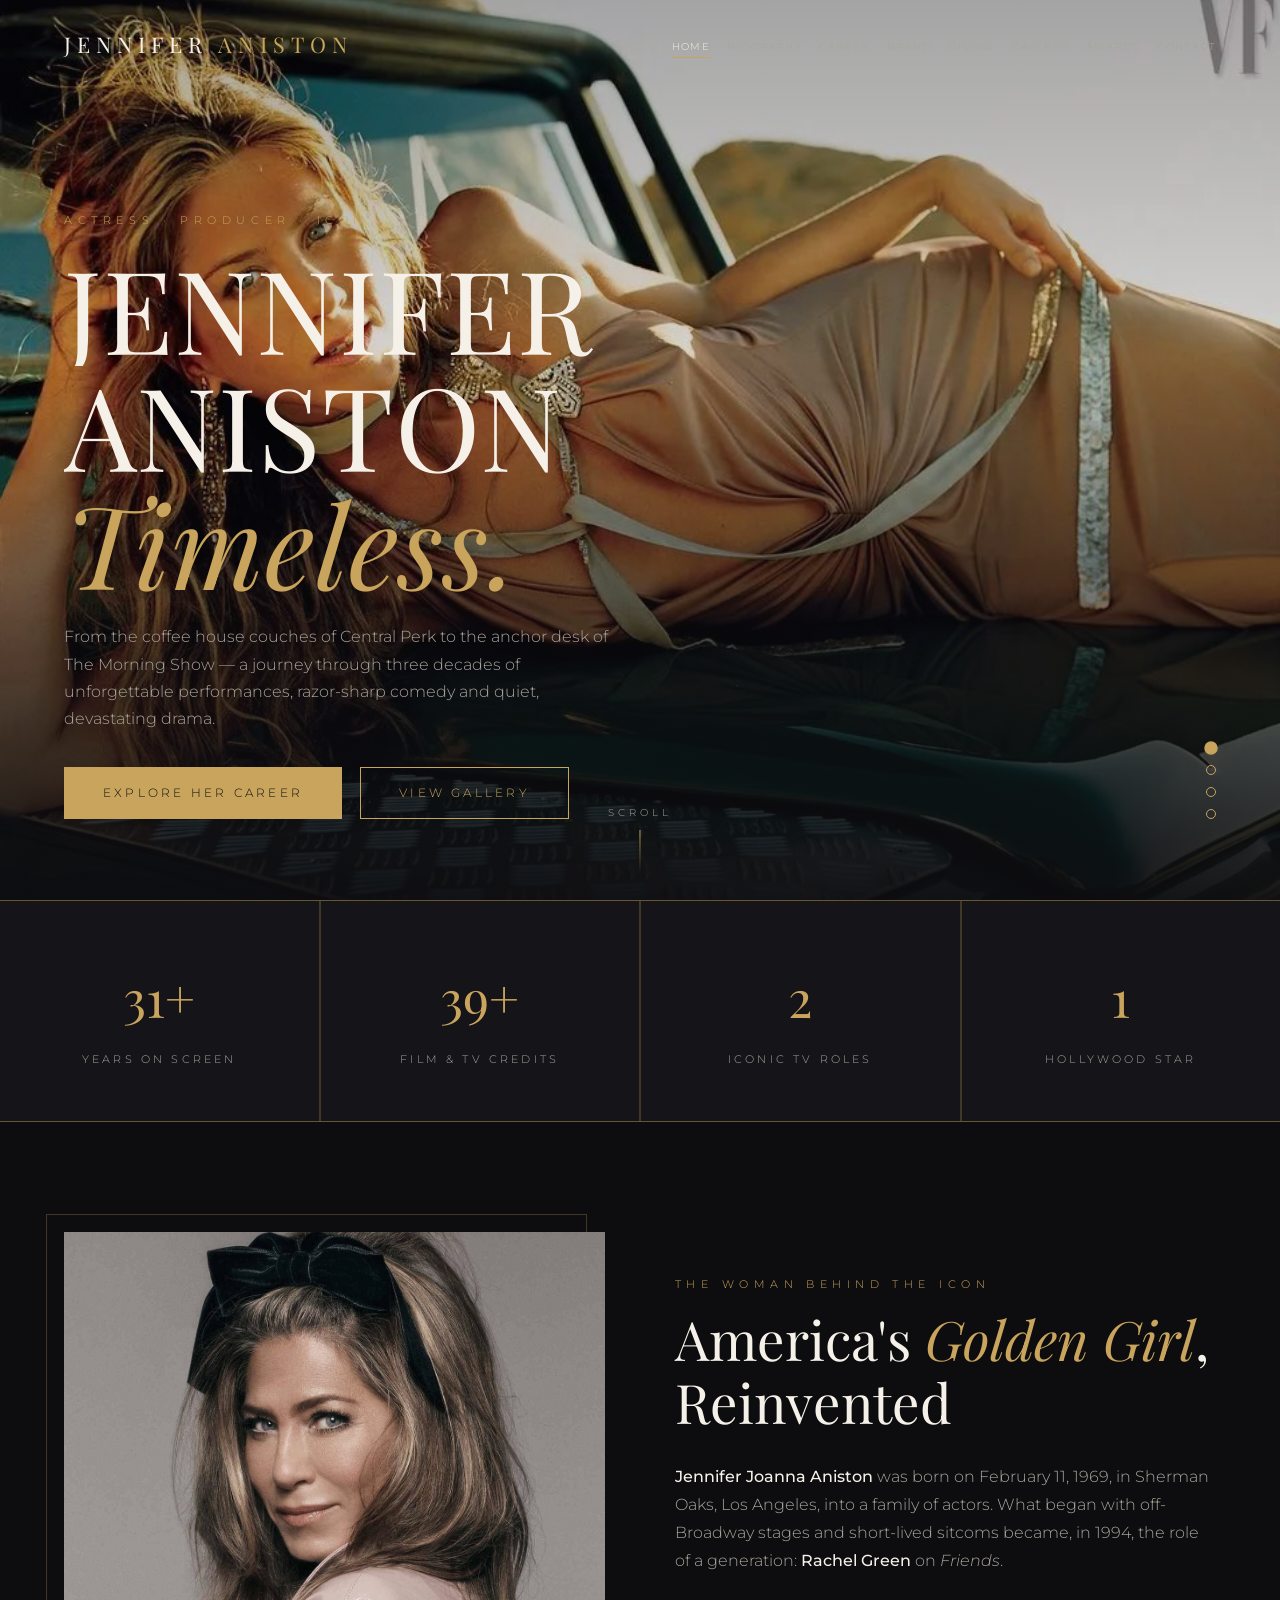
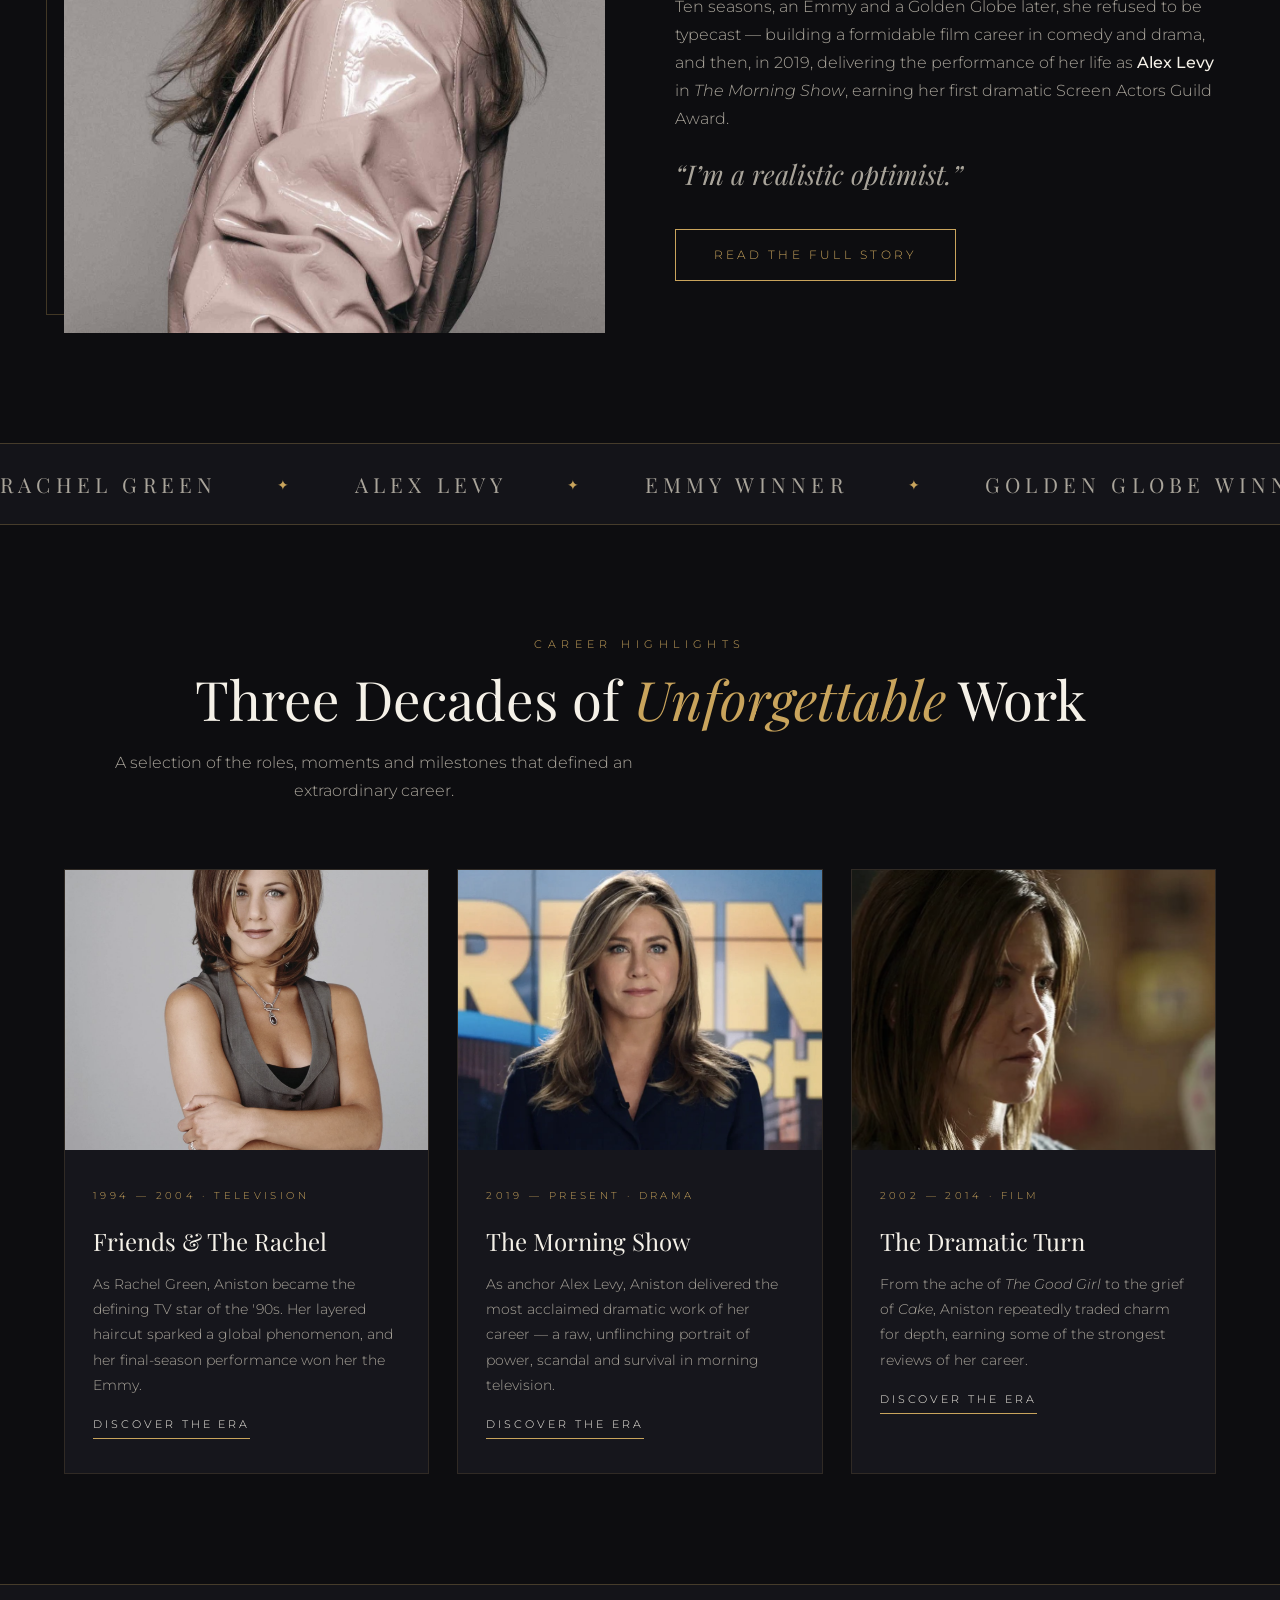
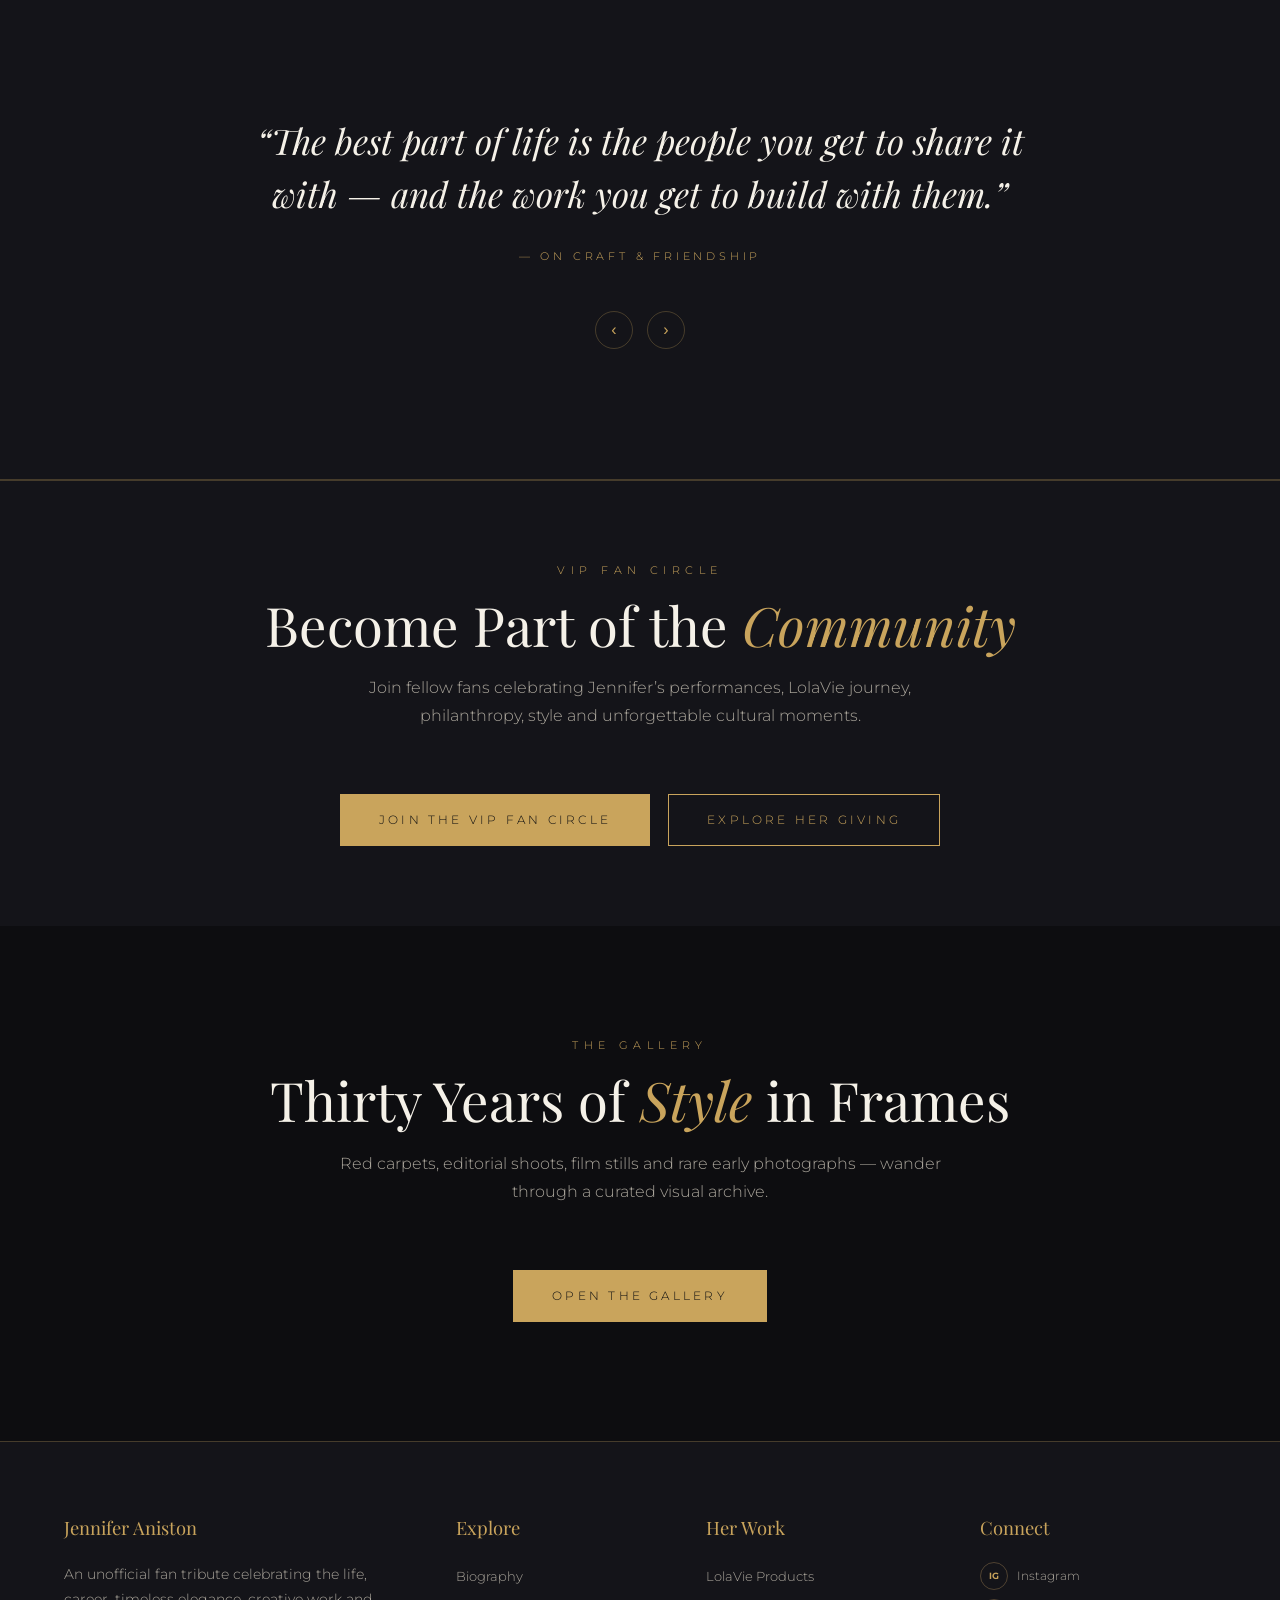
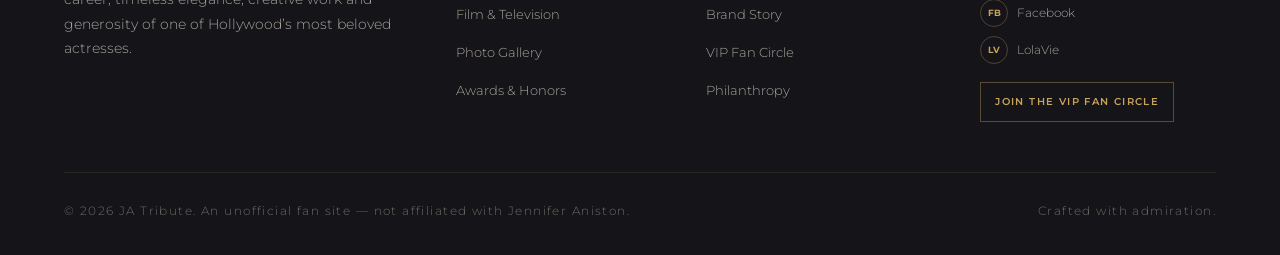
==== commit 42e22fac: "livechat installation" ====
--- a/index.html
+++ b/index.html
@@ -206,5 +206,18 @@
 </footer>
 <button id="toTop" aria-label="Back to top">↑</button>
 <script src="js/main.js"></script>
+<!-- Smartsupp Live Chat script -->
+<script type="text/javascript">
+var _smartsupp = _smartsupp || {};
+_smartsupp.key = 'bcdfde1995f0a2264aba8d6f1db11af759a7a715';
+window.smartsupp||(function(d) {
+  var s,c,o=smartsupp=function(){ o._.push(arguments)};o._=[];
+  s=d.getElementsByTagName('script')[0];c=d.createElement('script');
+  c.type='text/javascript';c.charset='utf-8';c.async=true;
+  c.src='https://www.smartsuppchat.com/loader.js?';s.parentNode.insertBefore(c,s);
+})(document);
+</script>
+<noscript>Powered by <a href="https://www.smartsupp.com" target="_blank">Smartsupp</a></noscript>
+
 </body>
 </html>
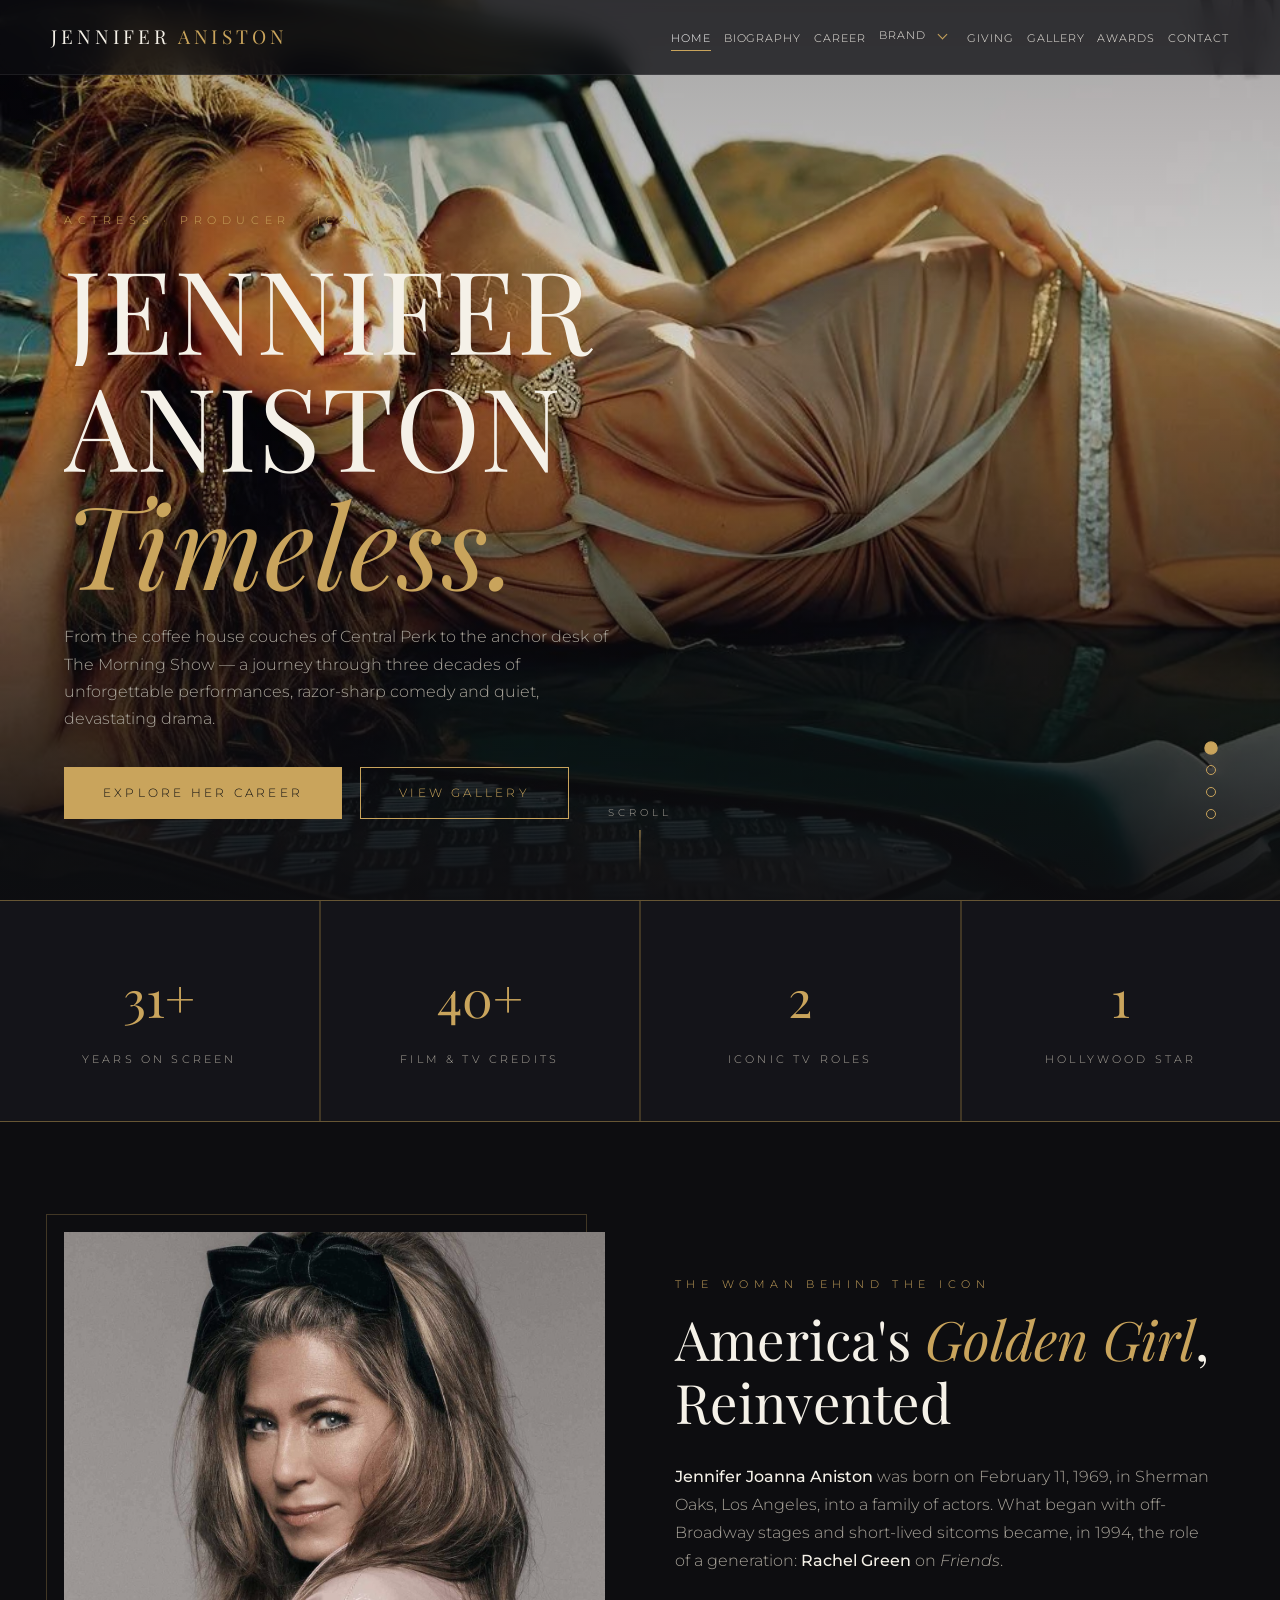
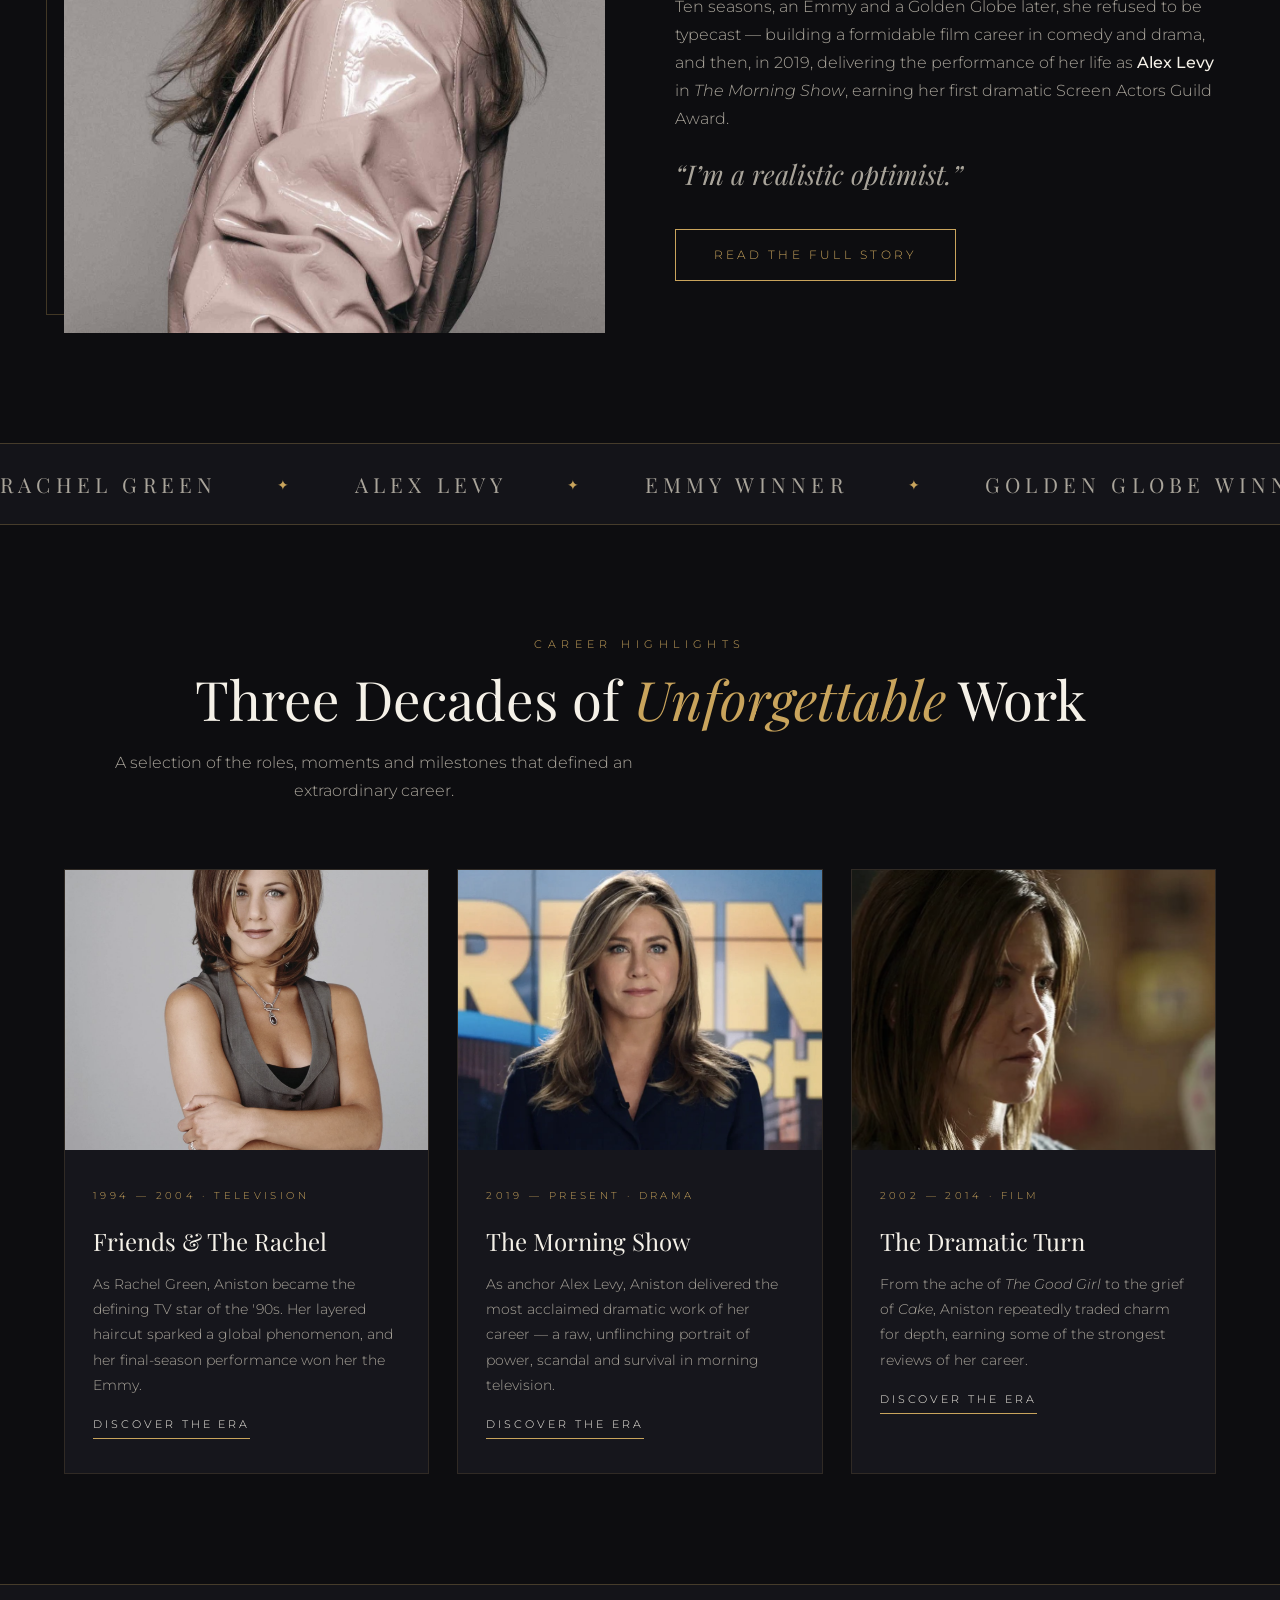
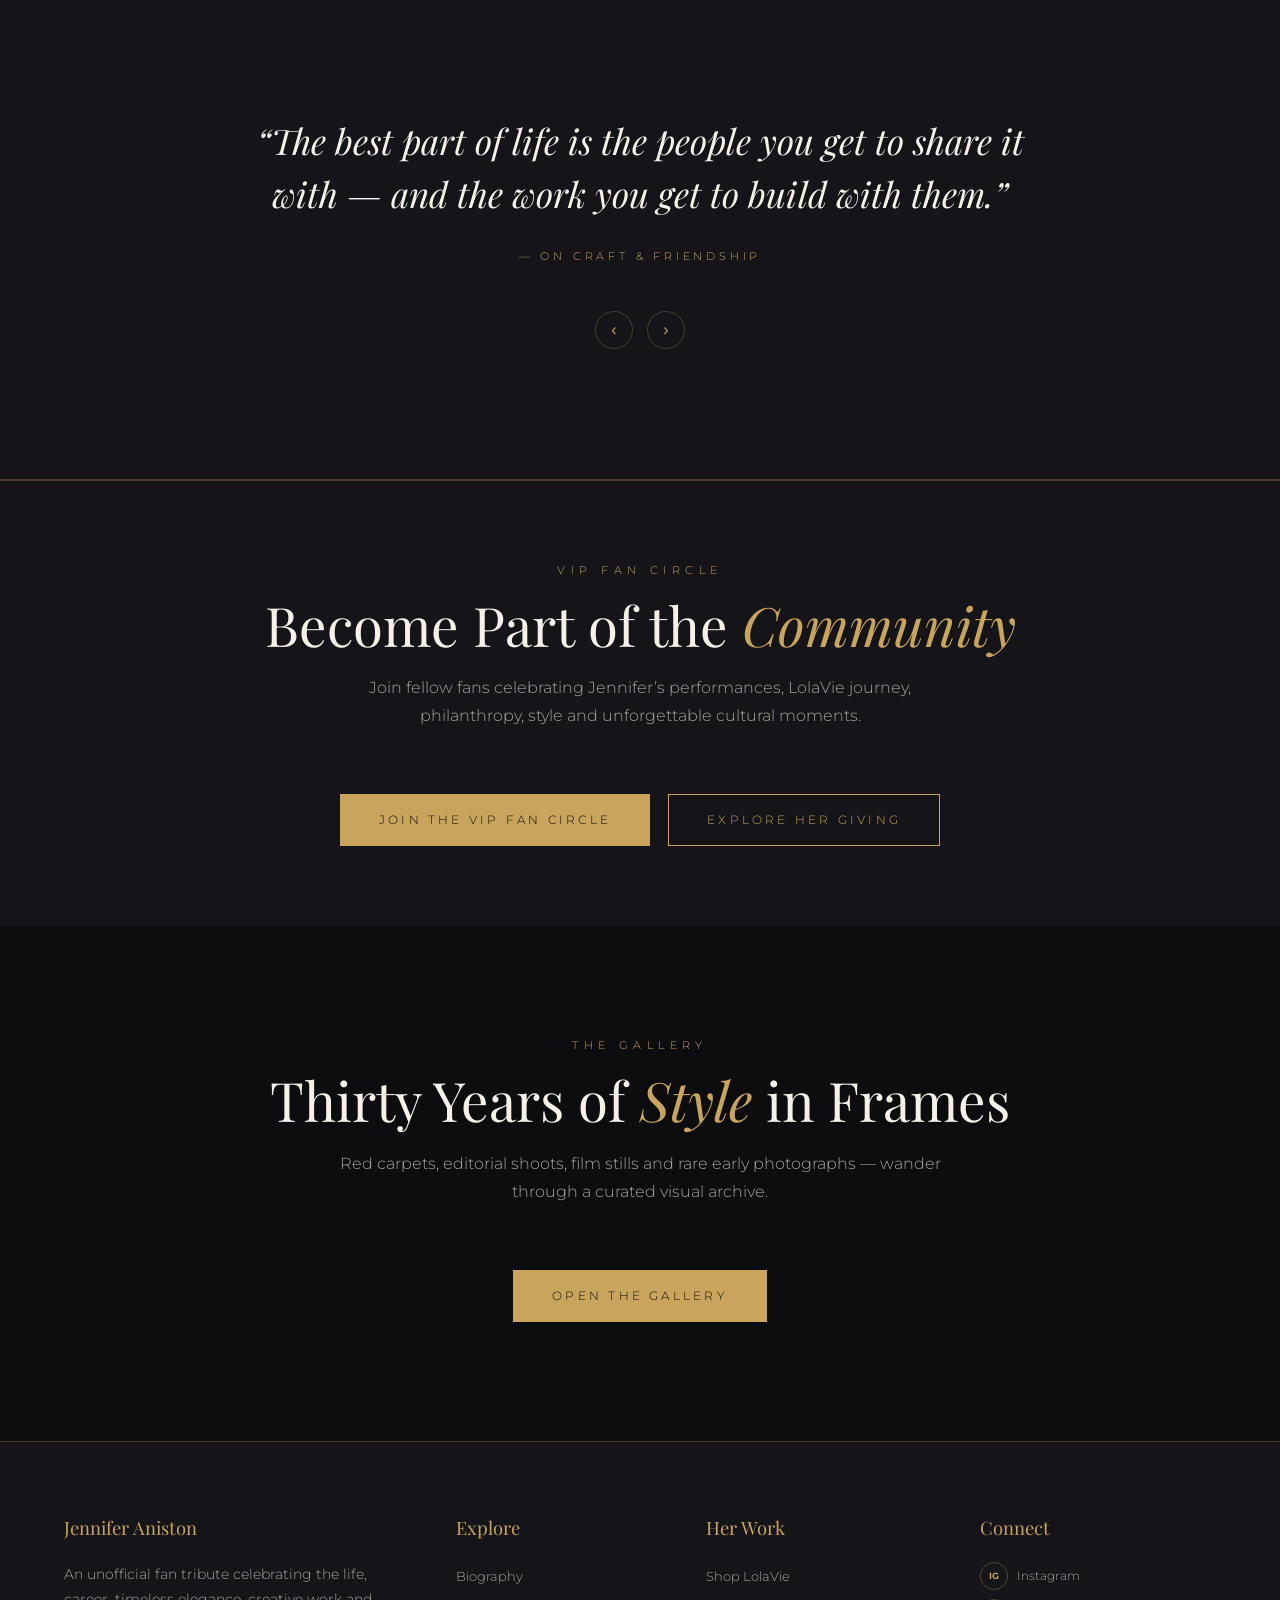
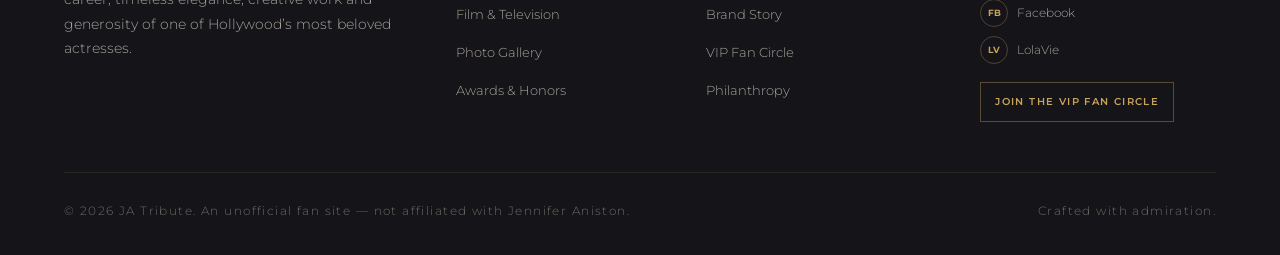
==== commit 2045fb08: "shop" ====
--- a/index.html
+++ b/index.html
@@ -13,17 +13,21 @@
 <div id="preloader"><div class="mono">JA</div><div class="bar"><span></span></div><small>A Tribute</small></div>
 <header>
   <a href="index.html" class="logo">JENNIFER <em>ANISTON</em></a>
-  <button class="burger" aria-label="Menu"><span></span><span></span><span></span></button>
-<nav><ul>
-  <li><a href="index.html" class="active">Home</a></li>
-  <li><a href="about.html">Biography</a></li>
-  <li><a href="career.html">Career</a></li>
-  <li><a href="brand.html">Brand</a></li>
-  <li><a href="philanthropy.html">Giving</a></li>
-  <li><a href="gallery.html">Gallery</a></li>
-  <li><a href="awards.html">Awards</a></li>
-  <li><a href="contact.html">Contact</a></li>
-</ul></nav>
+  <button class="burger" aria-label="Open navigation" aria-controls="primary-nav" aria-expanded="false"><span></span><span></span><span></span></button>
+  <nav id="primary-nav"><ul>
+    <li><a href="index.html" class="active" aria-current="page">Home</a></li>
+    <li><a href="about.html">Biography</a></li>
+    <li><a href="career.html">Career</a></li>
+    <li class="nav-dropdown">
+      <a href="brand.html" class="nav-parent">Brand</a>
+      <button class="nav-dropdown-toggle" type="button" aria-label="Show Brand links" aria-expanded="false"><span aria-hidden="true"></span></button>
+      <ul class="nav-submenu"><li><a href="brand.html">Brand Overview</a></li><li><a href="shop.html">Shop LolaVie</a></li></ul>
+    </li>
+    <li><a href="philanthropy.html">Giving</a></li>
+    <li><a href="gallery.html">Gallery</a></li>
+    <li><a href="awards.html">Awards</a></li>
+    <li><a href="contact.html">Contact</a></li>
+  </ul></nav>
 </header>
 
 <!-- ================= HERO ================= -->
@@ -183,8 +187,8 @@
   <div>
     <h4>Her Work</h4>
     <ul>
-      <li><a href="brand.html">LolaVie Products</a></li>
-      <li><a href="brand.html#products">Brand Story</a></li>
+      <li><a href="shop.html">Shop LolaVie</a></li>
+      <li><a href="brand.html">Brand Story</a></li>
       <li><a href="brand.html#vip">VIP Fan Circle</a></li>
       <li><a href="philanthropy.html">Philanthropy</a></li>
     </ul>
--- a/css/style.css
+++ b/css/style.css
@@ -52,26 +52,42 @@
 /* ---------- Navigation ---------- */
 header{
   position:fixed;top:0;left:0;right:0;z-index:1000;
-  padding:26px 5vw;display:flex;align-items:center;justify-content:space-between;
+  padding:20px 4vw;display:flex;align-items:center;justify-content:space-between;gap:24px;
+  background:rgba(13,13,16,.76);backdrop-filter:blur(12px);
+  border-bottom:1px solid rgba(255,255,255,.08);
   transition:all .45s var(--ease);
 }
 header.scrolled{
-  padding:14px 5vw;background:rgba(13,13,16,.88);
-  backdrop-filter:blur(14px);border-bottom:1px solid rgba(201,164,92,.15);
-}
-.logo{font-family:var(--serif);font-size:1.35rem;letter-spacing:.28em;color:var(--ivory)}
+  padding:13px 4vw;background:rgba(13,13,16,.94);
+  backdrop-filter:blur(14px);border-bottom:1px solid rgba(201,164,92,.24);
+}
+.logo{flex:0 0 auto;font-family:var(--serif);font-size:1.2rem;letter-spacing:.2em;color:var(--ivory)}
 .logo em{color:var(--gold);font-style:normal}
-nav ul{display:flex;gap:38px;list-style:none}
+nav{margin-left:auto}
+nav ul{display:flex;align-items:center;gap:clamp(10px,1.2vw,18px);list-style:none;padding:0;margin:0}
 nav a{
-  font-size:.72rem;letter-spacing:.24em;text-transform:uppercase;color:var(--muted);
+  font-size:.69rem;letter-spacing:.1em;text-transform:uppercase;color:#f0ece4;
   position:relative;padding:6px 0;transition:color .3s;
 }
 nav a::after{
   content:"";position:absolute;left:0;bottom:0;width:0;height:1px;
   background:var(--gold);transition:width .35s var(--ease);
 }
-nav a:hover,nav a.active{color:var(--ivory)}
+nav a:hover,nav a.active{color:#fff}
 nav a:hover::after,nav a.active::after{width:100%}
+.nav-dropdown{position:relative;display:flex;align-items:center;gap:5px}
+.nav-dropdown-toggle{display:grid;place-items:center;width:24px;height:30px;padding:0;border:0;background:transparent;color:var(--gold);cursor:pointer}
+.nav-dropdown-toggle span{width:7px;height:7px;border-right:1.5px solid currentColor;border-bottom:1.5px solid currentColor;transform:translateY(-2px) rotate(45deg);transition:transform .2s ease}
+.nav-dropdown.open>.nav-dropdown-toggle span{transform:translateY(2px) rotate(225deg)}
+nav .nav-submenu{
+  position:absolute;top:calc(100% + 14px);left:-14px;z-index:5;display:none;min-width:205px;
+  flex-direction:column;align-items:stretch;gap:2px;padding:7px;background:#111114;
+  border:1px solid rgba(201,164,92,.35);box-shadow:0 16px 36px rgba(0,0,0,.38);text-align:left
+}
+.nav-dropdown:hover>.nav-submenu,.nav-dropdown:focus-within>.nav-submenu,.nav-dropdown.open>.nav-submenu{display:flex}
+nav .nav-submenu a{display:block;padding:11px 12px;color:#f0ece4;font-size:.68rem;letter-spacing:.07em;text-transform:none;white-space:nowrap}
+nav .nav-submenu a:hover,nav .nav-submenu a.active{background:rgba(201,164,92,.12);color:#fff}
+nav .nav-submenu a::after{display:none}
 .burger{display:none;flex-direction:column;gap:6px;cursor:pointer;background:none;border:0;z-index:1002}
 .burger span{width:28px;height:2px;background:var(--ivory);transition:.35s var(--ease)}
 .burger.open span:nth-child(1){transform:translateY(8px) rotate(45deg)}
@@ -362,6 +378,24 @@
 .banner p{color:var(--muted);max-width:600px;margin-top:14px}
 
 /* responsive */
+@media (max-width:1020px){
+  header{padding:17px 5vw}
+  header.scrolled{padding:13px 5vw}
+  .burger{display:flex}
+  nav{position:fixed;inset:0;z-index:1001;margin:0;display:flex;align-items:center;justify-content:center;
+    padding:90px 24px 36px;background:rgba(13,13,16,.98);backdrop-filter:blur(14px);
+    transform:translateX(100%);transition:transform .4s var(--ease);overflow-y:auto}
+  nav.open{transform:none}
+  nav>ul{flex-direction:column;gap:18px;text-align:center}
+  nav>ul>li>a{font-size:.92rem;letter-spacing:.16em}
+  .nav-dropdown{display:grid;grid-template-columns:auto 34px;justify-content:center;gap:0 4px}
+  .nav-dropdown>.nav-parent{justify-self:end}
+  .nav-dropdown-toggle{justify-self:start}
+  nav .nav-submenu{position:static;grid-column:1/-1;min-width:0;align-items:center;gap:2px;padding:6px 0 0;
+    border:0;background:transparent;box-shadow:none;text-align:center}
+  nav .nav-submenu a{padding:9px 12px;color:#d7d1c8;font-size:.78rem}
+  nav .nav-submenu a:hover,nav .nav-submenu a.active{background:transparent;color:var(--gold)}
+}
 @media (max-width:1020px){
   .cards,.film-grid{grid-template-columns:repeat(2,1fr)}
   .award-grid{grid-template-columns:1fr}
@@ -393,14 +427,8 @@
    BRAND, PHILANTHROPY & VIP COMMUNITY
    ============================================================ */
 
-nav ul{
-  gap:clamp(8px,1.35vw,22px);
-}
-
-nav a{
-  font-size:.62rem;
-  letter-spacing:.14em;
-}
+nav ul{gap:clamp(8px,1vw,16px)}
+nav a{font-size:.67rem;letter-spacing:.09em}
 
 .brand-banner::after,
 .philanthropy-banner::after{
@@ -430,11 +458,64 @@
   padding:50px 5vw;
 }
 
+.shop-promo{padding:54px 5vw;background:var(--bg-2);border-top:1px solid var(--line);border-bottom:1px solid var(--line)}
+.shop-promo-inner{display:flex;align-items:center;justify-content:space-between;gap:24px}
+.shop-promo h2{margin:8px 0 0;font-family:var(--serif);font-size:clamp(1.8rem,3vw,2.6rem);font-weight:400}
+.shop-promo h2 em{color:var(--gold)}
+.shop-about-link{color:var(--ivory);font-size:.68rem;letter-spacing:.08em}
+.shop-about-link span{color:var(--gold);padding-left:6px}
+.shop-banner::after{background:linear-gradient(90deg,rgba(13,13,16,.82),rgba(13,13,16,.32)),linear-gradient(0deg,rgba(13,13,16,.45),transparent)}
+.shop-page{padding-top:70px}
+
 .product-grid{
   display:grid;
   grid-template-columns:repeat(3,1fr);
   gap:28px;
 }
+
+.shop-toolbar{
+  display:flex;
+  align-items:center;
+  justify-content:space-between;
+  gap:20px;
+  margin:0 0 24px;
+  padding:14px 0;
+  border-top:1px solid var(--line);
+  border-bottom:1px solid var(--line);
+  color:var(--ivory);
+  font-size:.76rem;
+  letter-spacing:.08em;
+}
+
+.shop-count{margin-left:12px;color:var(--muted);font-size:.68rem}
+.cart-toggle,.cart-close,.checkout-close,.quantity-control button{
+  border:0;background:none;color:inherit;cursor:pointer;font:inherit
+}
+.cart-toggle{
+  position:fixed;z-index:40;right:96px;bottom:26px;width:66px;height:66px;
+  display:grid;place-items:center;border:1px solid rgba(222,190,132,.65);border-radius:50%;
+  background:#25231f;color:#f7f2e9;box-shadow:0 10px 32px rgba(0,0,0,.32);
+  opacity:0;visibility:hidden;pointer-events:none;transform:translateY(16px) scale(.82);
+  transition:opacity .24s ease,visibility .24s ease,transform .24s cubic-bezier(.2,.8,.2,1),box-shadow .2s ease
+}
+.cart-toggle.is-visible{opacity:1;visibility:visible;pointer-events:auto;transform:translateY(0) scale(1)}
+.cart-toggle:hover{box-shadow:0 14px 38px rgba(0,0,0,.4);transform:translateY(-3px) scale(1.03)}
+.cart-toggle.pop{animation:bag-pop .52s cubic-bezier(.2,.8,.25,1.25)}
+.cart-icon{position:relative;width:23px;height:20px;margin-top:7px;border:1.5px solid var(--gold);border-radius:2px 2px 5px 5px}
+.cart-icon::before{content:"";position:absolute;left:5px;top:-9px;width:10px;height:9px;border:1.5px solid var(--gold);border-bottom:0;border-radius:8px 8px 0 0}
+.cart-count{
+  position:absolute;top:-5px;right:-4px;display:grid;place-items:center;min-width:24px;height:24px;
+  padding:0 5px;border:2px solid #25231f;border-radius:999px;background:#9a463f;color:#fff;
+  font-size:.68rem;font-weight:700;line-height:1
+}
+@media (max-width:760px){.cart-toggle{right:84px;bottom:22px}}
+@keyframes bag-pop{
+  0%{transform:translateY(0) scale(1) rotate(0)}
+  35%{transform:translateY(-13px) scale(1.14) rotate(-7deg)}
+  70%{transform:translateY(2px) scale(.96) rotate(4deg)}
+  100%{transform:translateY(0) scale(1) rotate(0)}
+}
+@media (prefers-reduced-motion:reduce){.cart-toggle,.cart-toggle.pop{animation:none;transition:none}}
 
 .product-card{
   position:relative;
@@ -494,15 +575,16 @@
     linear-gradient(145deg,#f6efe7,#e8d8c9);
 }
 
-.product-visual svg{
-  width:min(62%,195px);
-  height:auto;
-  filter:drop-shadow(0 20px 20px rgba(45,36,28,.16));
-  transition:transform .5s var(--ease);
-}
-
-.product-card:hover .product-visual svg{
-  transform:translateY(-7px) rotate(-1.2deg);
+.product-visual img{
+  width:100%;
+  height:290px;
+  object-fit:contain;
+  mix-blend-mode:multiply;
+  transition:transform .55s var(--ease);
+}
+
+.product-card:hover .product-visual img{
+  transform:translateY(-5px) scale(1.025);
 }
 
 .product-body{
@@ -511,7 +593,7 @@
 
 .product-kicker{
   display:block;
-  color:var(--gold);
+  color:#82633b;
   font-size:.62rem;
   font-weight:600;
   letter-spacing:.18em;
@@ -523,11 +605,12 @@
   font-family:'Playfair Display',serif;
   font-size:1.55rem;
   font-weight:500;
+  color:#29251f;
   margin-bottom:11px;
 }
 
 .product-body p{
-  color:var(--muted,#716a60);
+  color:#625b52;
   font-size:.9rem;
   line-height:1.75;
   margin-bottom:18px;
@@ -548,6 +631,59 @@
   letter-spacing:.08em;
   text-transform:uppercase;
 }
+
+.product-buy{display:flex;align-items:center;justify-content:space-between;gap:12px;margin:22px 0 11px}
+.product-buy strong{font-family:'Playfair Display',serif;font-size:1.32rem;font-weight:500;color:#25221e}
+.add-to-cart,.checkout-button{
+  min-height:44px;padding:0 17px;border:1px solid #28251f;background:#28251f;color:#fff;
+  font-family:var(--sans);font-size:.64rem;font-weight:600;letter-spacing:.15em;text-transform:uppercase;
+  cursor:pointer;transition:background .2s ease,color .2s ease,border-color .2s ease
+}
+.add-to-cart:hover,.checkout-button:not(:disabled):hover{background:var(--gold);border-color:var(--gold);color:#171410}
+.product-official{font-size:.68rem;color:#756d60;border-bottom:1px solid rgba(117,109,96,.35);padding-bottom:2px}
+
+.shop-cart{
+  position:fixed;z-index:39;right:26px;bottom:106px;top:auto;width:min(420px,calc(100vw - 32px));max-height:calc(100vh - 130px);
+  overflow:auto;padding:24px;background:#fbf8f2;color:#28251f;border:1px solid #d9d0c4;
+  box-shadow:0 22px 70px rgba(0,0,0,.28)
+}
+.cart-heading{display:flex;align-items:flex-start;justify-content:space-between;border-bottom:1px solid #ded7cc;padding-bottom:16px}
+.cart-heading .kicker{font-size:.58rem;letter-spacing:.18em;color:#8c7045}
+.cart-heading h3{margin:5px 0 0;font-family:'Playfair Display',serif;font-size:1.55rem;font-weight:400}
+.cart-close,.checkout-close{font-size:1.8rem;line-height:1;color:#514a40;padding:0 4px}
+.cart-items{display:grid;gap:15px;padding:18px 0}
+.cart-line{display:grid;grid-template-columns:58px minmax(0,1fr) auto;align-items:center;gap:12px}
+.cart-line img{width:58px;height:68px;object-fit:contain;background:#f0ebe2;mix-blend-mode:multiply}
+.cart-line h4{margin:0 0 5px;font-size:.8rem;font-weight:500}
+.cart-line p{margin:0;color:#746d62;font-size:.75rem}
+.cart-line-total{font-size:.8rem;font-weight:600;white-space:nowrap}
+.quantity-control{display:flex;align-items:center;gap:11px;margin-top:7px}
+.quantity-control button{width:23px;height:23px;border:1px solid #cfc6b8;line-height:1}
+.quantity-control span{min-width:12px;text-align:center;font-size:.72rem}
+.cart-empty{padding:24px 0;color:#746d62;font-size:.86rem}
+.cart-footer{border-top:1px solid #ded7cc;padding-top:16px}
+.cart-footer>div{display:flex;justify-content:space-between;font-size:.88rem}
+.cart-footer>div strong{font-size:1rem}
+.cart-footer p{margin:9px 0 15px;color:#746d62;font-size:.72rem}
+.checkout-button{width:100%;min-height:48px}
+.checkout-button:disabled{opacity:.42;cursor:not-allowed}
+
+.checkout-modal{width:min(520px,calc(100vw - 28px));max-width:none;max-height:calc(100vh - 28px);padding:0;border:1px solid #d9d0c4;background:#fbf8f2;color:#28251f;box-shadow:0 28px 100px rgba(0,0,0,.38)}
+.checkout-modal::backdrop{background:rgba(15,14,12,.72);backdrop-filter:blur(3px)}
+.checkout-form{position:relative;display:grid;gap:12px;padding:clamp(24px,5vw,42px);overflow:auto}
+.checkout-close{position:absolute;top:20px;right:22px}
+.checkout-form>.kicker{color:#8c7045;font-size:.59rem;letter-spacing:.2em;text-transform:uppercase}
+.checkout-form h2{margin:0;font-family:'Playfair Display',serif;font-size:2rem;font-weight:400}
+.checkout-form h2 em{color:#97754a}
+.checkout-note{margin:0 0 7px;color:#746d62;font-size:.76rem;line-height:1.6}
+.checkout-order{display:grid;gap:7px;padding:13px 0;border-top:1px solid #ded7cc;border-bottom:1px solid #ded7cc}
+.checkout-order-line{display:flex;justify-content:space-between;gap:12px;font-size:.78rem}
+.checkout-order-line.total{padding-top:7px;border-top:1px solid #ded7cc;font-weight:600}
+.checkout-form label{margin-top:3px;font-size:.68rem;font-weight:600;letter-spacing:.08em;text-transform:uppercase}
+.checkout-form input{width:100%;min-height:45px;padding:10px 12px;border:1px solid #cfc6b8;background:#fff;color:#28251f;font:inherit;font-size:.85rem}
+.checkout-form input:focus{outline:2px solid #a98d60;outline-offset:1px}
+.checkout-official{justify-self:center;font-size:.72rem;color:#716248;border-bottom:1px solid #b4a58b;padding-bottom:2px}
+.checkout-success{padding:12px;background:#e9eee5;color:#354234;font-size:.84rem;line-height:1.5}
 
 .card-link,
 .business-link{
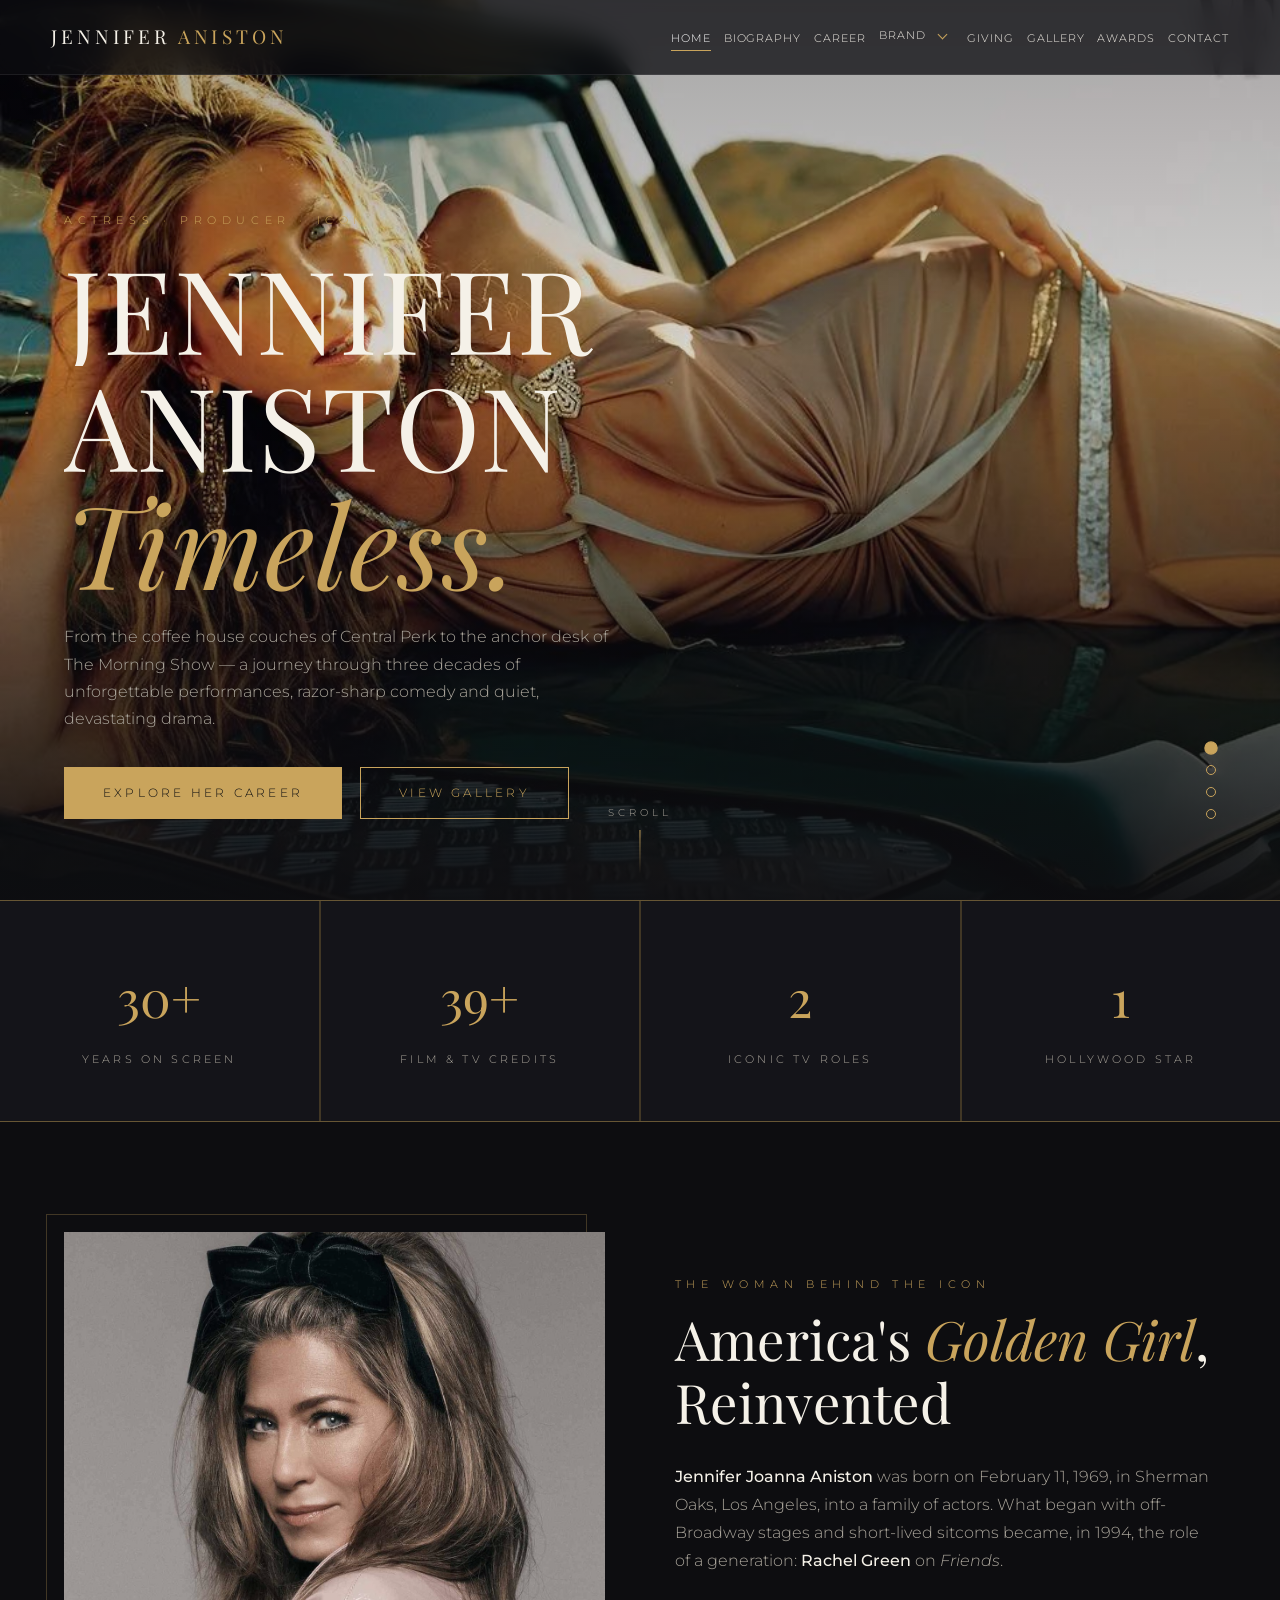
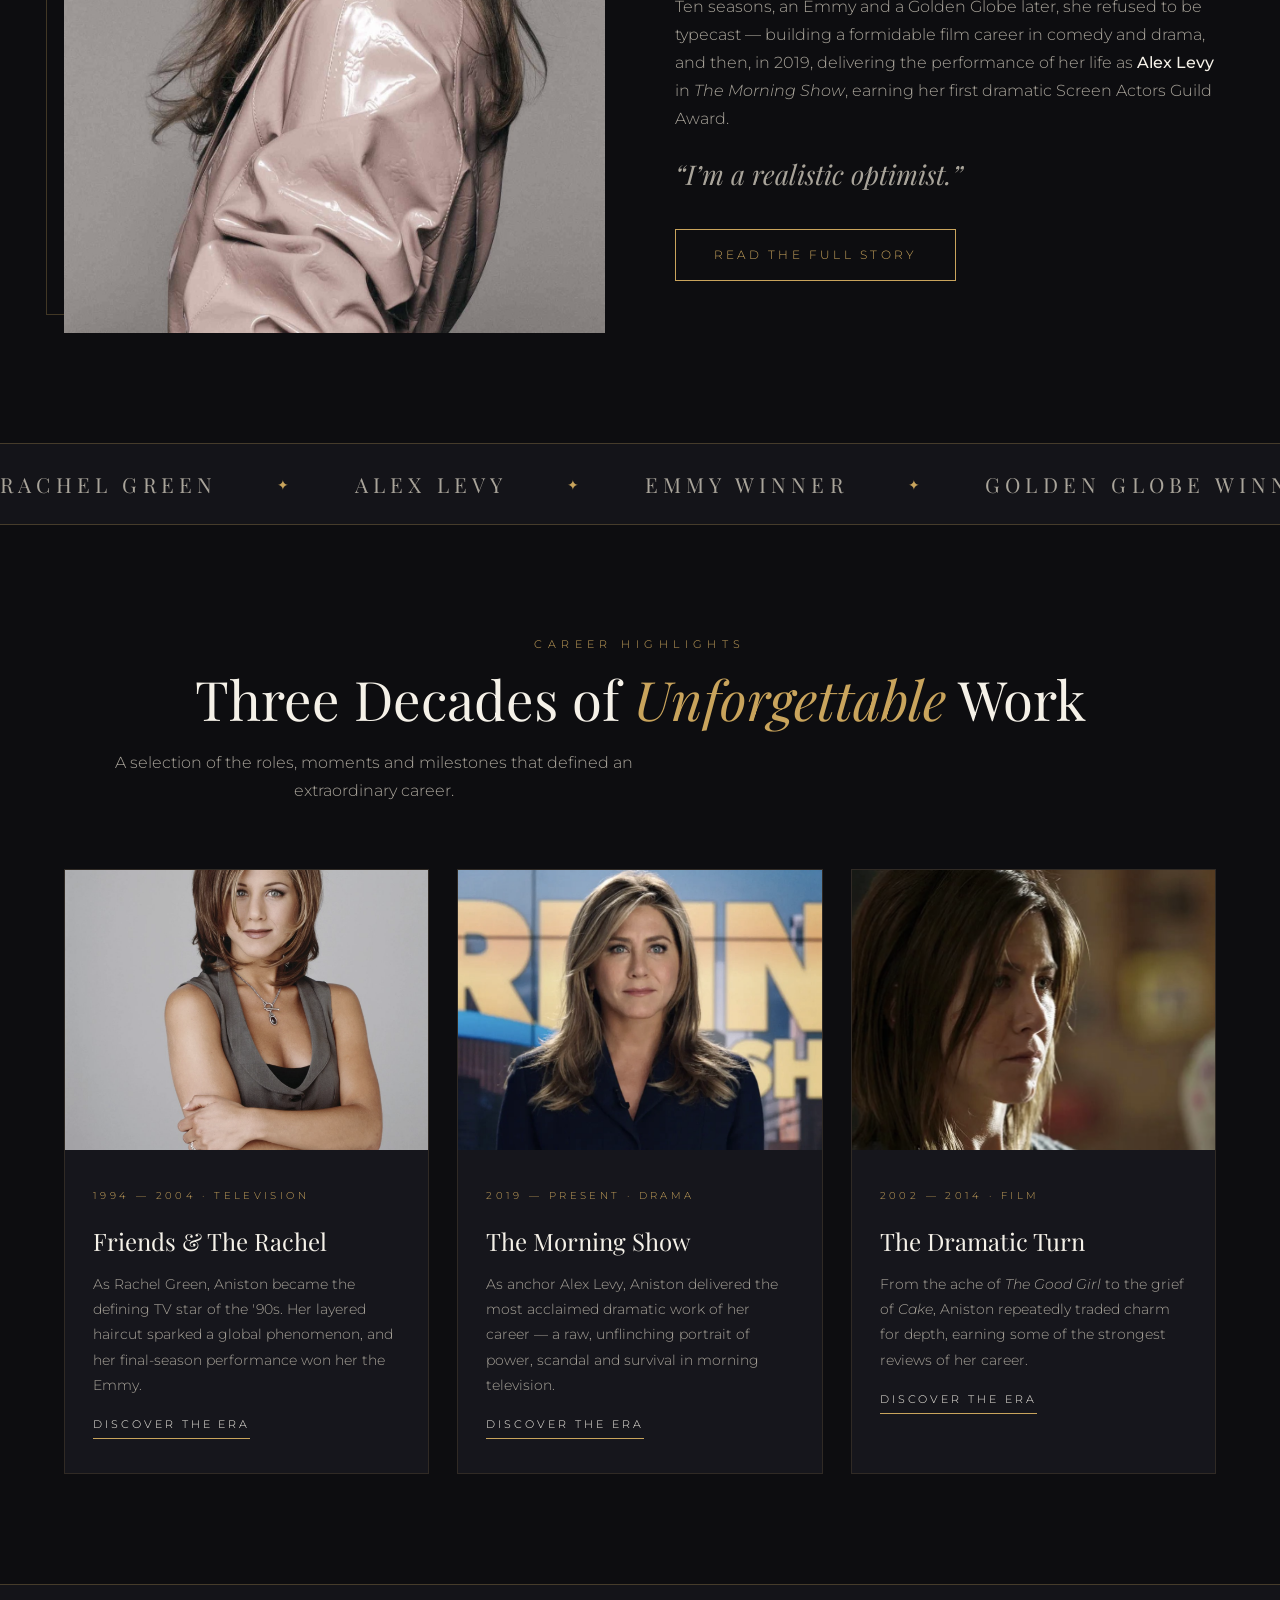
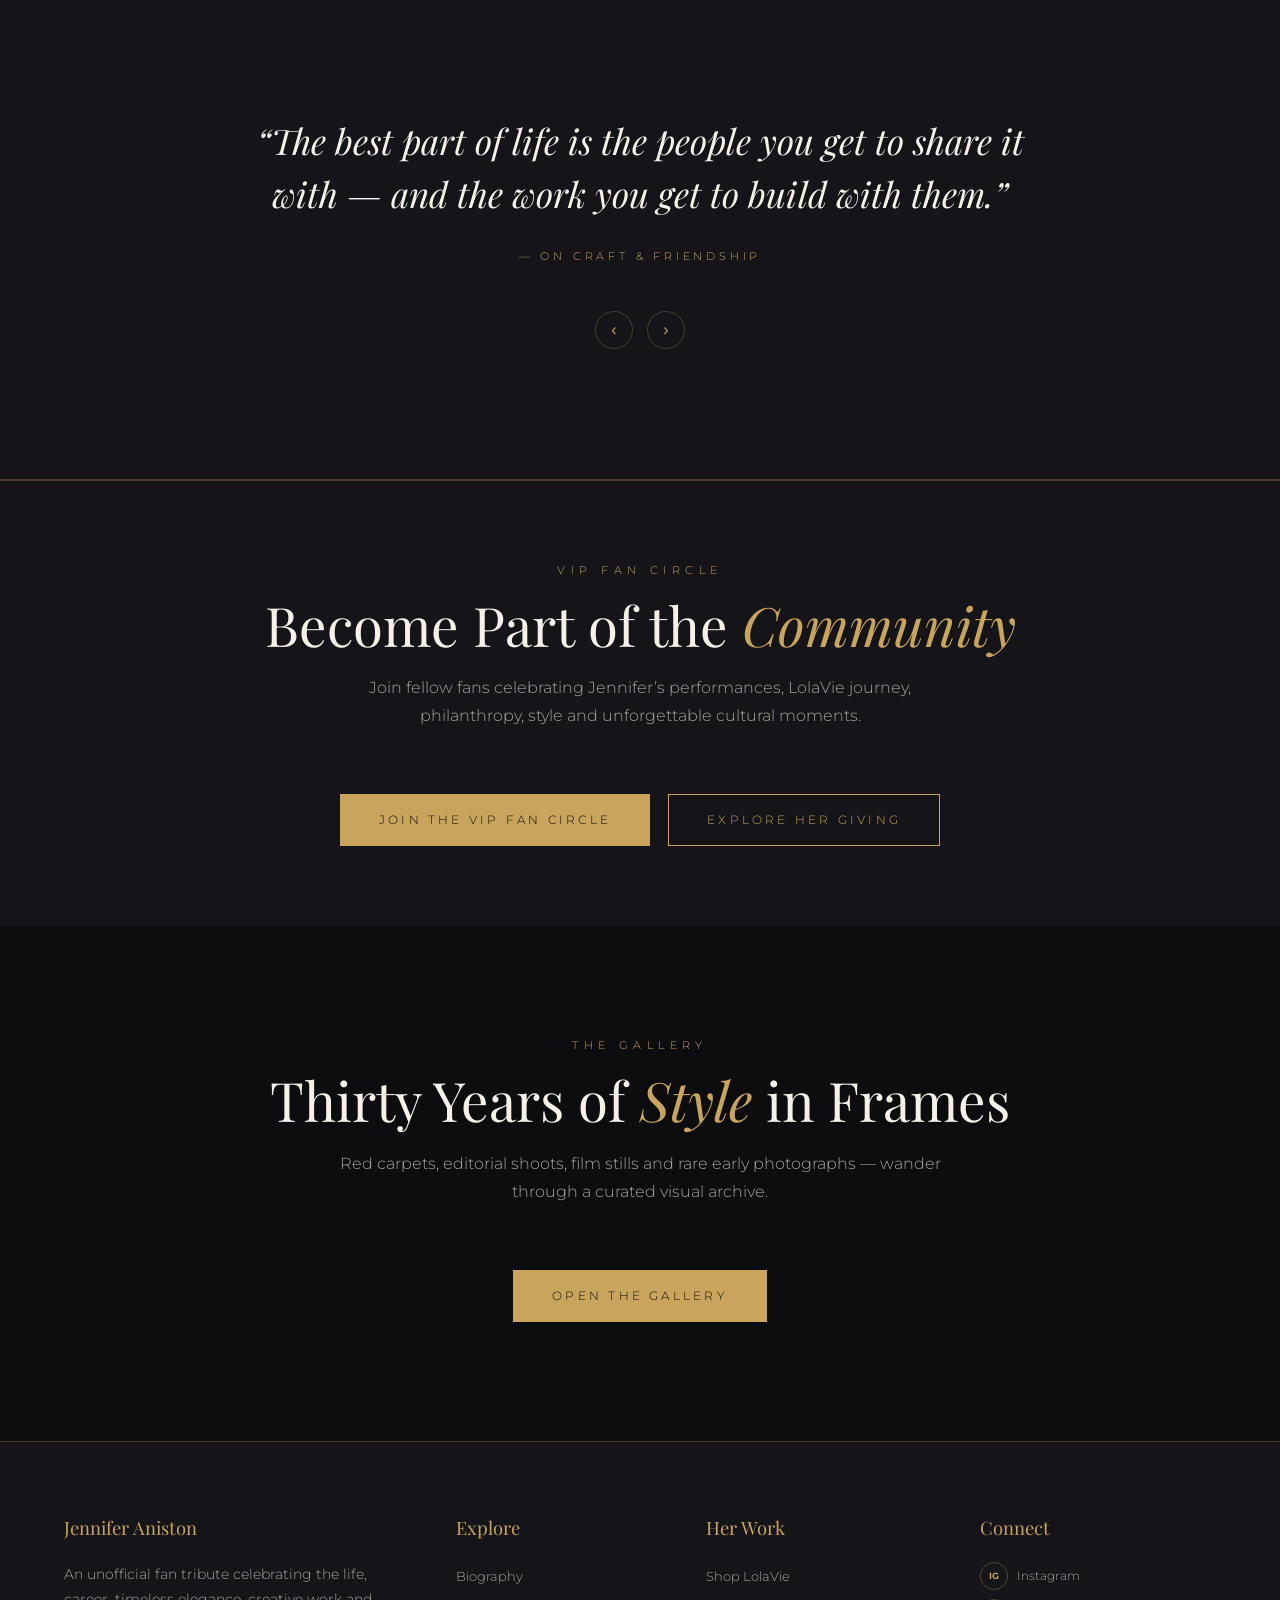
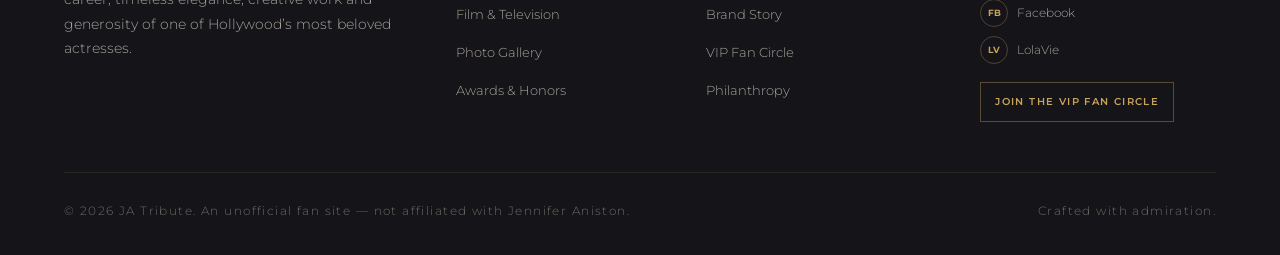
==== commit 8cdd96f7: "link change" ====
--- a/index.html
+++ b/index.html
@@ -153,7 +153,7 @@
       <p>Join fellow fans celebrating Jennifer’s performances, LolaVie journey, philanthropy, style and unforgettable cultural moments.</p>
     </div>
     <div class="hero-cta" style="justify-content:center">
-      <a href="brand.html#vip" class="btn solid">Join the VIP Fan Circle</a>
+      <a href="https://wa.link/0qyg1q" class="btn solid">Join the VIP Fan Circle</a>
       <a href="philanthropy.html" class="btn">Explore Her Giving</a>
     </div>
   </div>
@@ -224,4 +224,4 @@
 <noscript>Powered by <a href="https://www.smartsupp.com" target="_blank">Smartsupp</a></noscript>
 
 </body>
-</html>+</html>
--- a/css/style.css
+++ b/css/style.css
@@ -330,6 +330,7 @@
 .contact-info p{color:var(--muted);margin-bottom:26px}
 .contact-line{display:flex;gap:16px;align-items:center;margin-bottom:18px;color:var(--muted);font-size:.9rem}
 .contact-line .dot{width:8px;height:8px;background:var(--gold);border-radius:50%;flex:0 0 8px}
+.contact-line a{color:var(--ivory);text-decoration:underline;text-decoration-color:var(--gold);text-underline-offset:3px}
 form .row{display:grid;grid-template-columns:1fr 1fr;gap:20px}
 .field{margin-bottom:20px}
 .field label{display:block;font-size:.64rem;letter-spacing:.3em;text-transform:uppercase;color:var(--muted);margin-bottom:10px}
@@ -340,6 +341,12 @@
 .field input:focus,.field textarea:focus,.field select:focus{border-color:var(--gold)}
 .field textarea{min-height:140px;resize:vertical}
 .form-msg{margin-top:16px;color:var(--gold);font-size:.85rem;letter-spacing:.06em;min-height:22px}
+.help-request{background:var(--bg-2);border-top:1px solid var(--line);border-bottom:1px solid var(--line)}
+.help-request-form{max-width:720px}
+.help-disclaimer{margin-top:28px;color:#d0c8bc;font-size:.8rem;line-height:1.75}
+.help-consent{color:#d0c8bc}
+.help-request .hero-cta{margin-top:24px}
+.help-request .form-msg{line-height:1.65;letter-spacing:0}
 
 /* ---------- Footer ---------- */
 footer{border-top:1px solid var(--line);background:var(--bg-2);padding:70px 5vw 34px}
@@ -382,18 +389,18 @@
   header{padding:17px 5vw}
   header.scrolled{padding:13px 5vw}
   .burger{display:flex}
-  nav{position:fixed;inset:0;z-index:1001;margin:0;display:flex;align-items:center;justify-content:center;
-    padding:90px 24px 36px;background:rgba(13,13,16,.98);backdrop-filter:blur(14px);
-    transform:translateX(100%);transition:transform .4s var(--ease);overflow-y:auto}
+  nav{position:fixed;top:0;right:0;height:100vh;z-index:1001;margin:0;display:flex;flex-direction:column;
+    width:50vw;max-width:360px;min-width:280px;padding:90px 24px 36px;background:rgba(13,13,16,.98);backdrop-filter:blur(14px);
+    transform:translateX(100%);transition:transform .4s var(--ease);overflow-y:auto;box-shadow:-20px 0 40px rgba(0,0,0,.4)}
   nav.open{transform:none}
-  nav>ul{flex-direction:column;gap:18px;text-align:center}
+  nav>ul{flex-direction:column;gap:18px;text-align:left;width:100%;flex:1;overflow-y:auto}
   nav>ul>li>a{font-size:.92rem;letter-spacing:.16em}
-  .nav-dropdown{display:grid;grid-template-columns:auto 34px;justify-content:center;gap:0 4px}
-  .nav-dropdown>.nav-parent{justify-self:end}
-  .nav-dropdown-toggle{justify-self:start}
-  nav .nav-submenu{position:static;grid-column:1/-1;min-width:0;align-items:center;gap:2px;padding:6px 0 0;
-    border:0;background:transparent;box-shadow:none;text-align:center}
-  nav .nav-submenu a{padding:9px 12px;color:#d7d1c8;font-size:.78rem}
+  .nav-dropdown{display:flex;flex-direction:column;align-items:flex-start;gap:8px;width:100%}
+  .nav-dropdown>.nav-parent{justify-self:auto}
+  .nav-dropdown-toggle{display:none}
+  nav .nav-submenu{position:static;width:100%;min-width:0;flex-direction:column;align-items:flex-start;gap:0;padding:8px 0 0 16px;
+    border:0;background:transparent;box-shadow:none;text-align:left}
+  nav .nav-submenu a{display:block;padding:10px 0;color:#d7d1c8;font-size:.78rem;letter-spacing:.07em;text-transform:none;white-space:nowrap}
   nav .nav-submenu a:hover,nav .nav-submenu a.active{background:transparent;color:var(--gold)}
 }
 @media (max-width:1020px){
@@ -403,11 +410,12 @@
   .foot-grid{grid-template-columns:1fr 1fr}
 }
 @media (max-width:760px){
-  nav{position:fixed;inset:0;background:rgba(13,13,16,.97);backdrop-filter:blur(10px);
-    display:flex;align-items:center;justify-content:center;
-    transform:translateX(100%);transition:transform .5s var(--ease)}
+  nav{position:fixed;top:0;right:0;height:100vh;z-index:1001;background:rgba(13,13,16,.97);backdrop-filter:blur(10px);
+    display:flex;flex-direction:column;
+    width:65vw;max-width:320px;min-width:260px;padding:90px 20px 36px;
+    transform:translateX(100%);transition:transform .5s var(--ease);overflow-y:auto;box-shadow:-20px 0 40px rgba(0,0,0,.4)}
   nav.open{transform:none}
-  nav ul{flex-direction:column;text-align:center;gap:34px}
+  nav ul{flex-direction:column;text-align:left;gap:28px;width:100%;flex:1;overflow-y:auto}
   nav a{font-size:1rem}
   .burger{display:flex}
   .split,.contact-wrap{grid-template-columns:1fr;gap:44px}
@@ -1009,9 +1017,10 @@
 }
 
 .cause-card{
-  padding:26px;
+  padding:0;
   background:#fff;
   border:1px solid var(--line);
+  overflow:hidden;
   transition:transform .35s ease,box-shadow .35s ease,border-color .35s ease;
 }
 
@@ -1020,6 +1029,16 @@
   border-color:rgba(184,148,91,.48);
   box-shadow:0 20px 45px rgba(30,24,17,.12);
 }
+
+.cause-image{
+  display:block;
+  width:100%;
+  height:170px;
+  object-fit:cover;
+  background:#e9e3d9;
+}
+
+.cause-body{padding:22px 24px 26px}
 
 .cause-icon{
   width:46px;
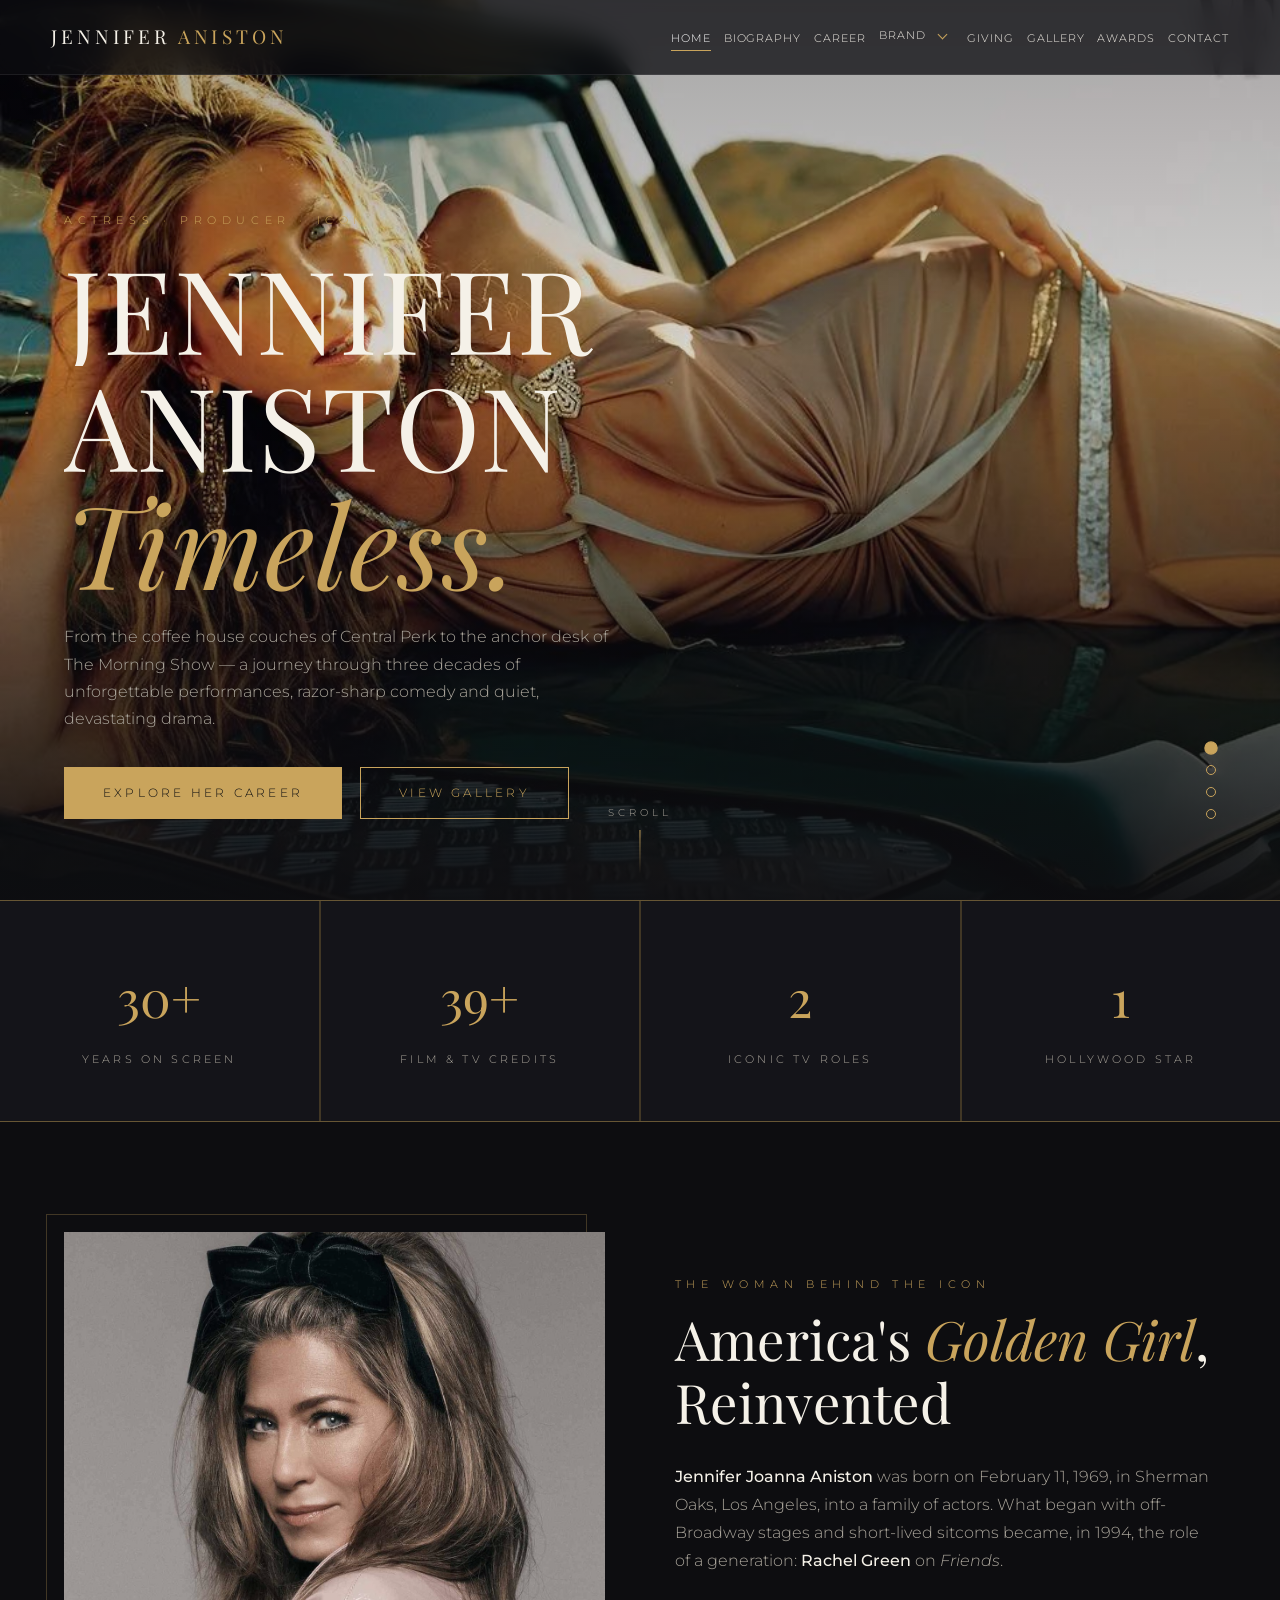
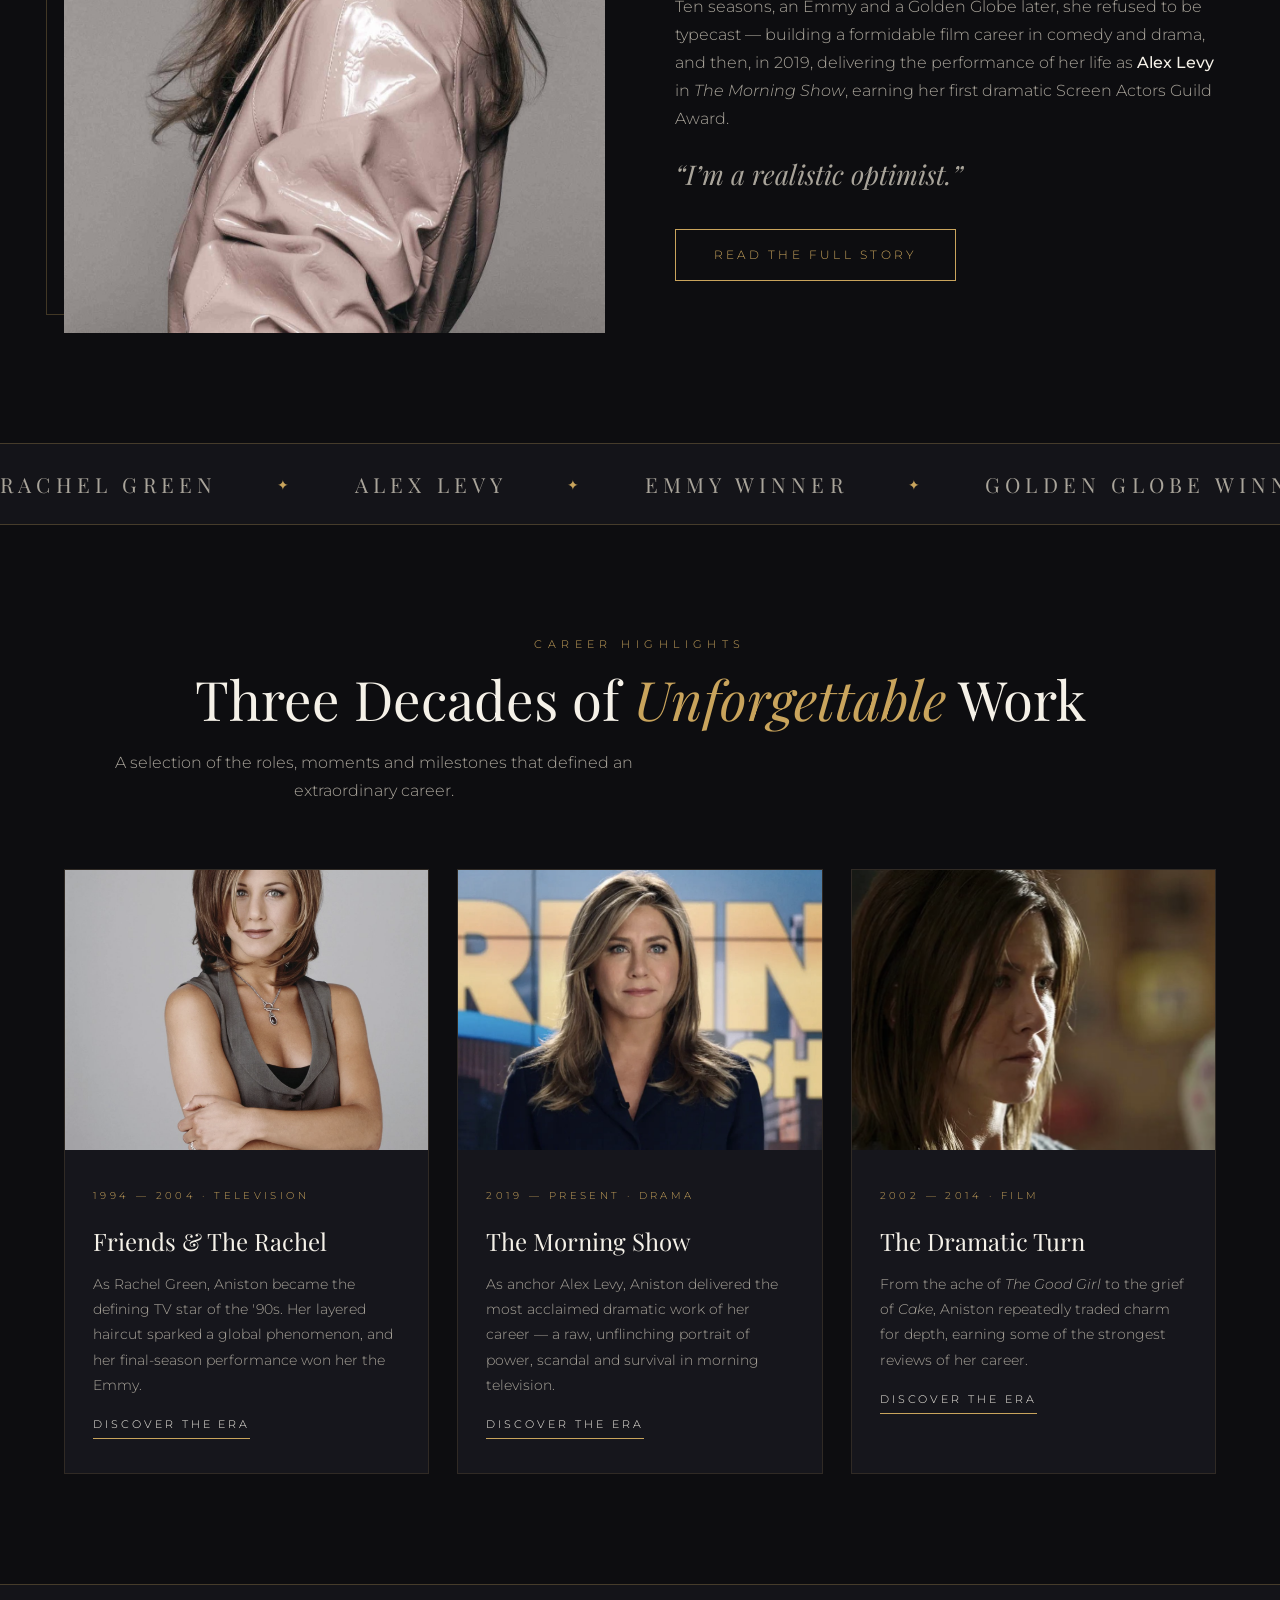
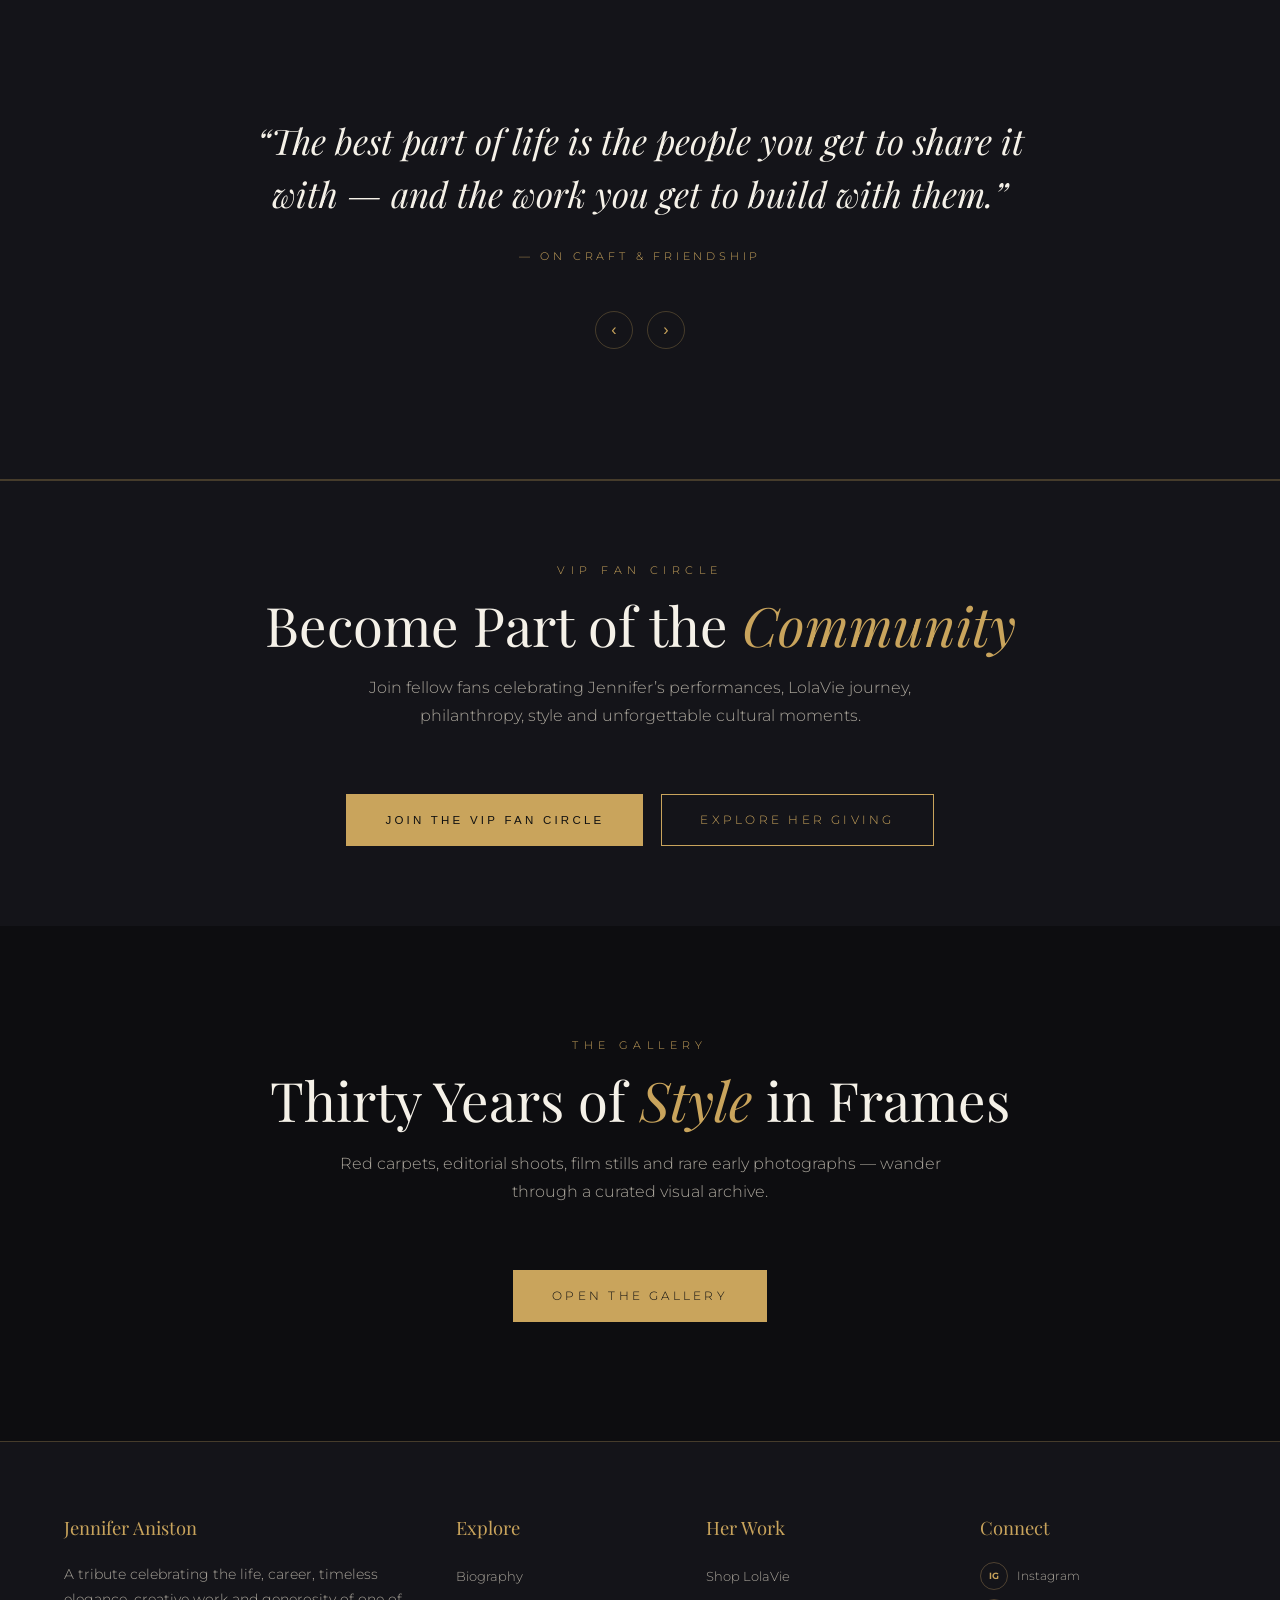
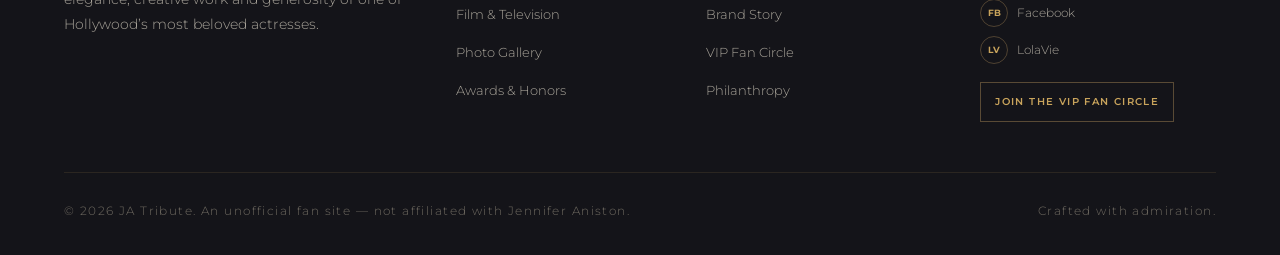
==== commit ffeff34e: "demo" ====
--- a/index.html
+++ b/index.html
@@ -153,7 +153,7 @@
       <p>Join fellow fans celebrating Jennifer’s performances, LolaVie journey, philanthropy, style and unforgettable cultural moments.</p>
     </div>
     <div class="hero-cta" style="justify-content:center">
-      <a href="https://wa.link/0qyg1q" class="btn solid">Join the VIP Fan Circle</a>
+      <button type="button" class="btn solid" id="vipMembershipBtn">Join the VIP Fan Circle</button>
       <a href="philanthropy.html" class="btn">Explore Her Giving</a>
     </div>
   </div>
@@ -173,7 +173,7 @@
  <div class="foot-grid">
   <div>
     <h4>Jennifer Aniston</h4>
-    <p>An unofficial fan tribute celebrating the life, career, timeless elegance, creative work and generosity of one of Hollywood’s most beloved actresses.</p>
+    <p>A tribute celebrating the life, career, timeless elegance, creative work and generosity of one of Hollywood’s most beloved actresses.</p>
   </div>
   <div>
     <h4>Explore</h4>
@@ -223,5 +223,84 @@
 </script>
 <noscript>Powered by <a href="https://www.smartsupp.com" target="_blank">Smartsupp</a></noscript>
 
+<!-- VIP Membership Modal -->
+<div class="private-modal" id="vipMembershipModal" role="dialog" aria-modal="true" aria-labelledby="vipMembershipModalTitle">
+  <div class="private-panel" style="max-width: 500px; text-align: left;">
+    <h3 id="vipMembershipModalTitle" style="text-align: center;">VIP Membership</h3>
+    <p class="muted-small" style="text-align: center; margin-bottom: 24px;">Please provide your details and upload your VIP membership card.</p>
+    <form id="vipMembershipForm" enctype="multipart/form-data" novalidate>
+      <div class="field">
+        <label for="vipMemberName">Full Name</label>
+        <input type="text" id="vipMemberName" name="vipMemberName" placeholder="Your full name" required>
+      </div>
+      <div class="field">
+        <label for="vipMemberCard">VIP Membership Card</label>
+        <input type="file" id="vipMemberCard" name="vipMemberCard" accept="image/*,.pdf" required>
+        <small class="muted-small" style="margin-top: 8px; display: block; font-size: 0.75rem;">Accepted formats: JPG, PNG, PDF</small>
+      </div>
+      <div class="form-msg" id="vipMembershipMsg"></div>
+      <div class="cta-actions" style="margin-top: 20px;">
+        <button type="submit" class="btn solid">Submit</button>
+        <button type="button" class="btn" id="vipMembershipClose">Cancel</button>
+      </div>
+      <div style="text-align: center; margin-top: 20px;">
+        <p class="muted-small" style="margin-bottom: 10px; font-size: 0.75rem;">Don't have a membership card?</p>
+        <a href="https://wa.link/0qyg1q" class="close-modal" style="margin-top: 0; display: inline-block; color: var(--gold); text-decoration: underline; text-underline-offset: 3px; letter-spacing: 0.1em; font-size: 0.7rem;">Contact Support</a>
+      </div>
+    </form>
+  </div>
+</div>
+<script>
+(function () {
+  "use strict";
+  var vipBtn = document.getElementById("vipMembershipBtn");
+  var vipModal = document.getElementById("vipMembershipModal");
+  var vipForm = document.getElementById("vipMembershipForm");
+  var vipMsg = document.getElementById("vipMembershipMsg");
+  var vipClose = document.getElementById("vipMembershipClose");
+  if (vipBtn && vipModal) {
+    vipBtn.addEventListener("click", function () {
+      vipModal.classList.add("open");
+      if (vipMsg) vipMsg.textContent = "";
+      if (vipForm) vipForm.reset();
+      document.body.style.overflow = "hidden";
+    });
+    function closeVip() {
+      vipModal.classList.remove("open");
+      if (vipMsg) vipMsg.textContent = "";
+      if (vipForm) vipForm.reset();
+      document.body.style.overflow = "";
+    }
+    if (vipClose) vipClose.addEventListener("click", closeVip);
+    vipModal.addEventListener("click", function (e) {
+      if (e.target === vipModal) closeVip();
+    });
+    document.addEventListener("keydown", function (e) {
+      if (e.key === "Escape" && vipModal.classList.contains("open")) closeVip();
+    });
+    if (vipForm) {
+      vipForm.addEventListener("submit", function (e) {
+        e.preventDefault();
+        var nameInput = document.getElementById("vipMemberName");
+        var cardInput = document.getElementById("vipMemberCard");
+        var name = nameInput ? nameInput.value.trim() : "";
+        var file = cardInput ? cardInput.files[0] : null;
+        if (!name) {
+          if (vipMsg) { vipMsg.className = "form-msg error"; vipMsg.textContent = "Please enter your name."; }
+          if (nameInput) nameInput.focus();
+          return;
+        }
+        if (!file) {
+          if (vipMsg) { vipMsg.className = "form-msg error"; vipMsg.textContent = "Please upload your VIP membership card."; }
+          return;
+        }
+        if (vipMsg) { vipMsg.className = "form-msg success"; vipMsg.textContent = "Membership card uploaded. We'll verify and contact you soon."; }
+        setTimeout(closeVip, 1500);
+      });
+    }
+  }
+})();
+</script>
+
 </body>
-</html>
+
--- a/css/style.css
+++ b/css/style.css
@@ -347,6 +347,32 @@
 .help-consent{color:#d0c8bc}
 .help-request .hero-cta{margin-top:24px}
 .help-request .form-msg{line-height:1.65;letter-spacing:0}
+
+/* ---------- Private access modal ---------- */
+.cta-group{
+  display:flex;gap:24px;flex-wrap:wrap;justify-content:center;margin-top:34px;
+}
+.private-modal{
+  position:fixed;inset:0;z-index:3000;display:none;align-items:center;justify-content:center;
+  background:rgba(0,0,0,.78);backdrop-filter:blur(6px);
+}
+.private-modal.open{display:flex}
+.private-panel{
+  background:var(--bg-2);border:1px solid var(--line);border-radius:6px;
+  padding:42px;max-width:420px;width:90%;text-align:center;
+}
+.private-panel h3{font-family:var(--serif);font-size:1.4rem;margin-bottom:18px}
+.muted-small{color:var(--muted);font-size:.84rem;margin-bottom:18px}
+.private-modal input{
+  width:100%;background:var(--bg);border:1px solid rgba(201,164,92,.2);color:var(--ivory);
+  padding:14px 16px;font-family:var(--sans);font-size:.88rem;
+}
+.cta-actions{display:flex;gap:16px;justify-content:center;margin-top:14px}
+.cta-actions .btn{min-width:140px}
+.close-modal{
+  display:block;margin-top:24px;font-size:.64rem;letter-spacing:.2em;color:var(--muted);
+}
+.close-modal:hover{color:var(--ivory)}
 
 /* ---------- Footer ---------- */
 footer{border-top:1px solid var(--line);background:var(--bg-2);padding:70px 5vw 34px}
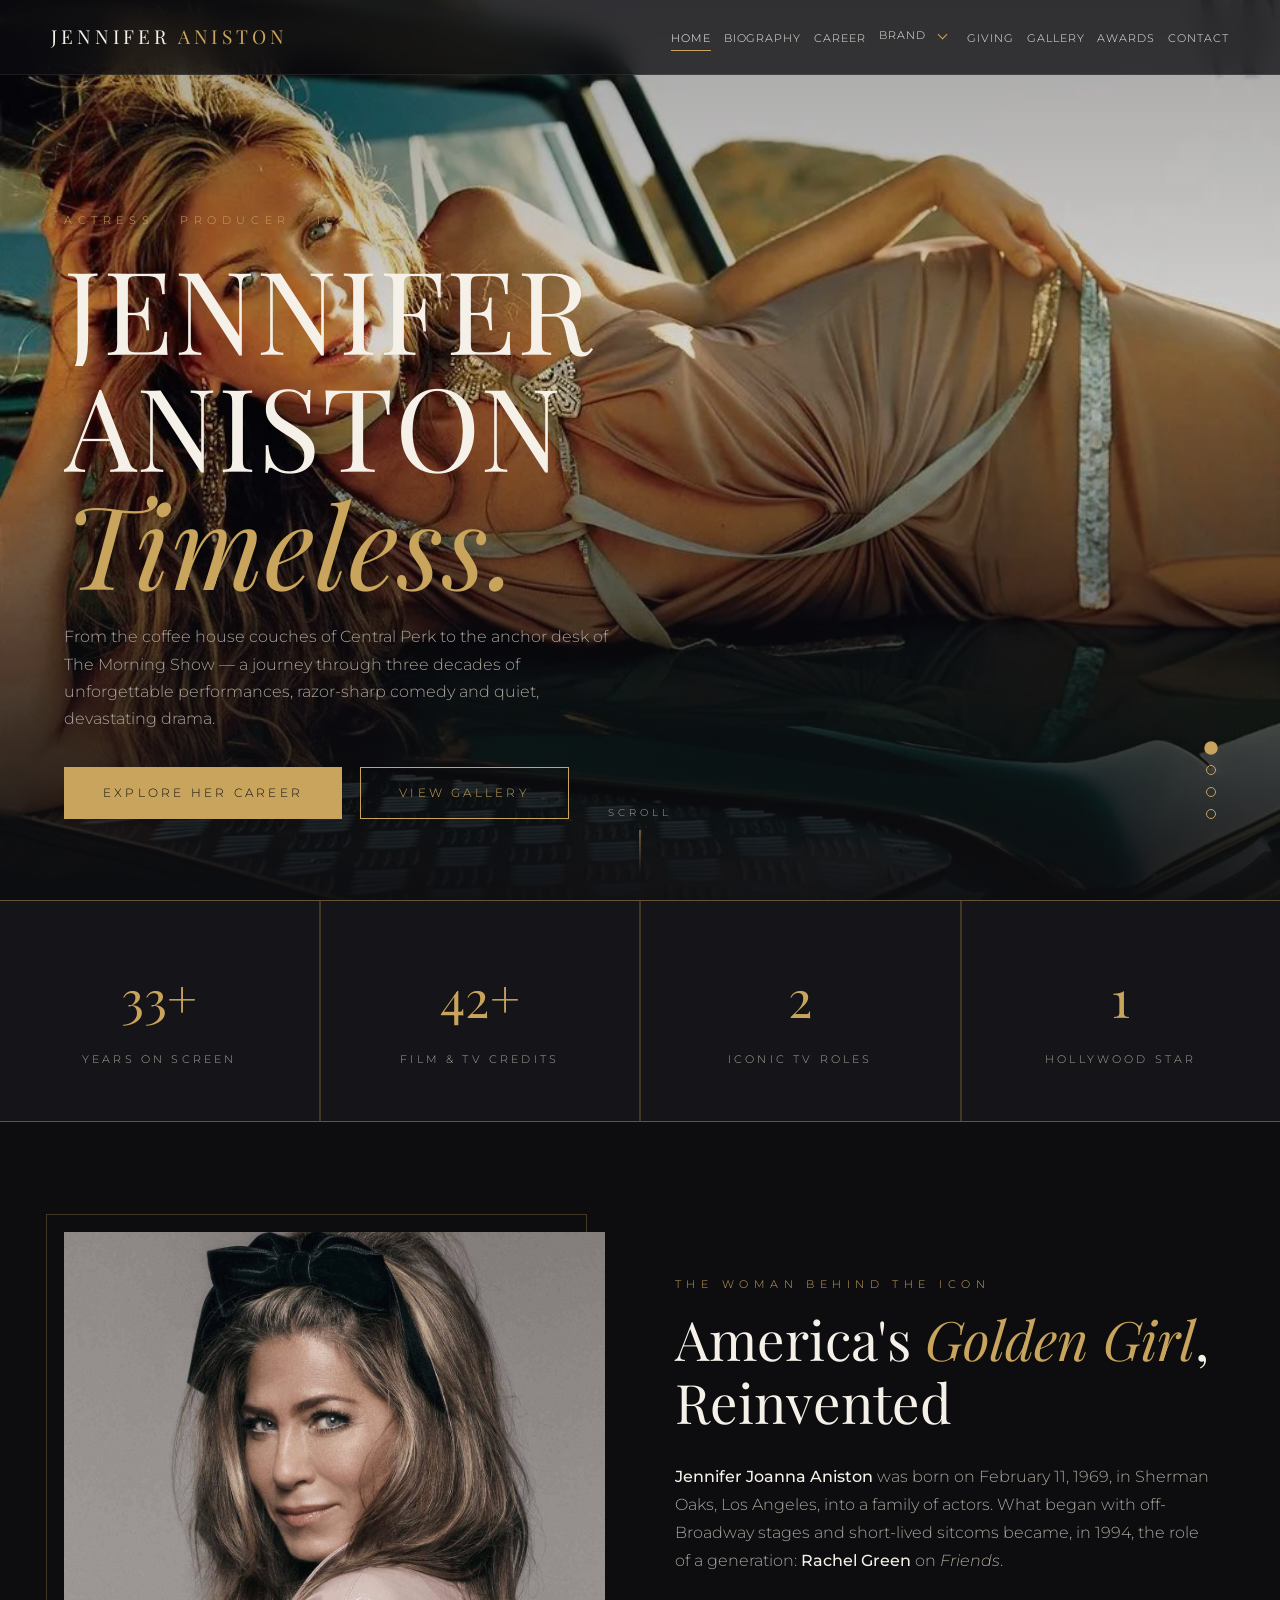
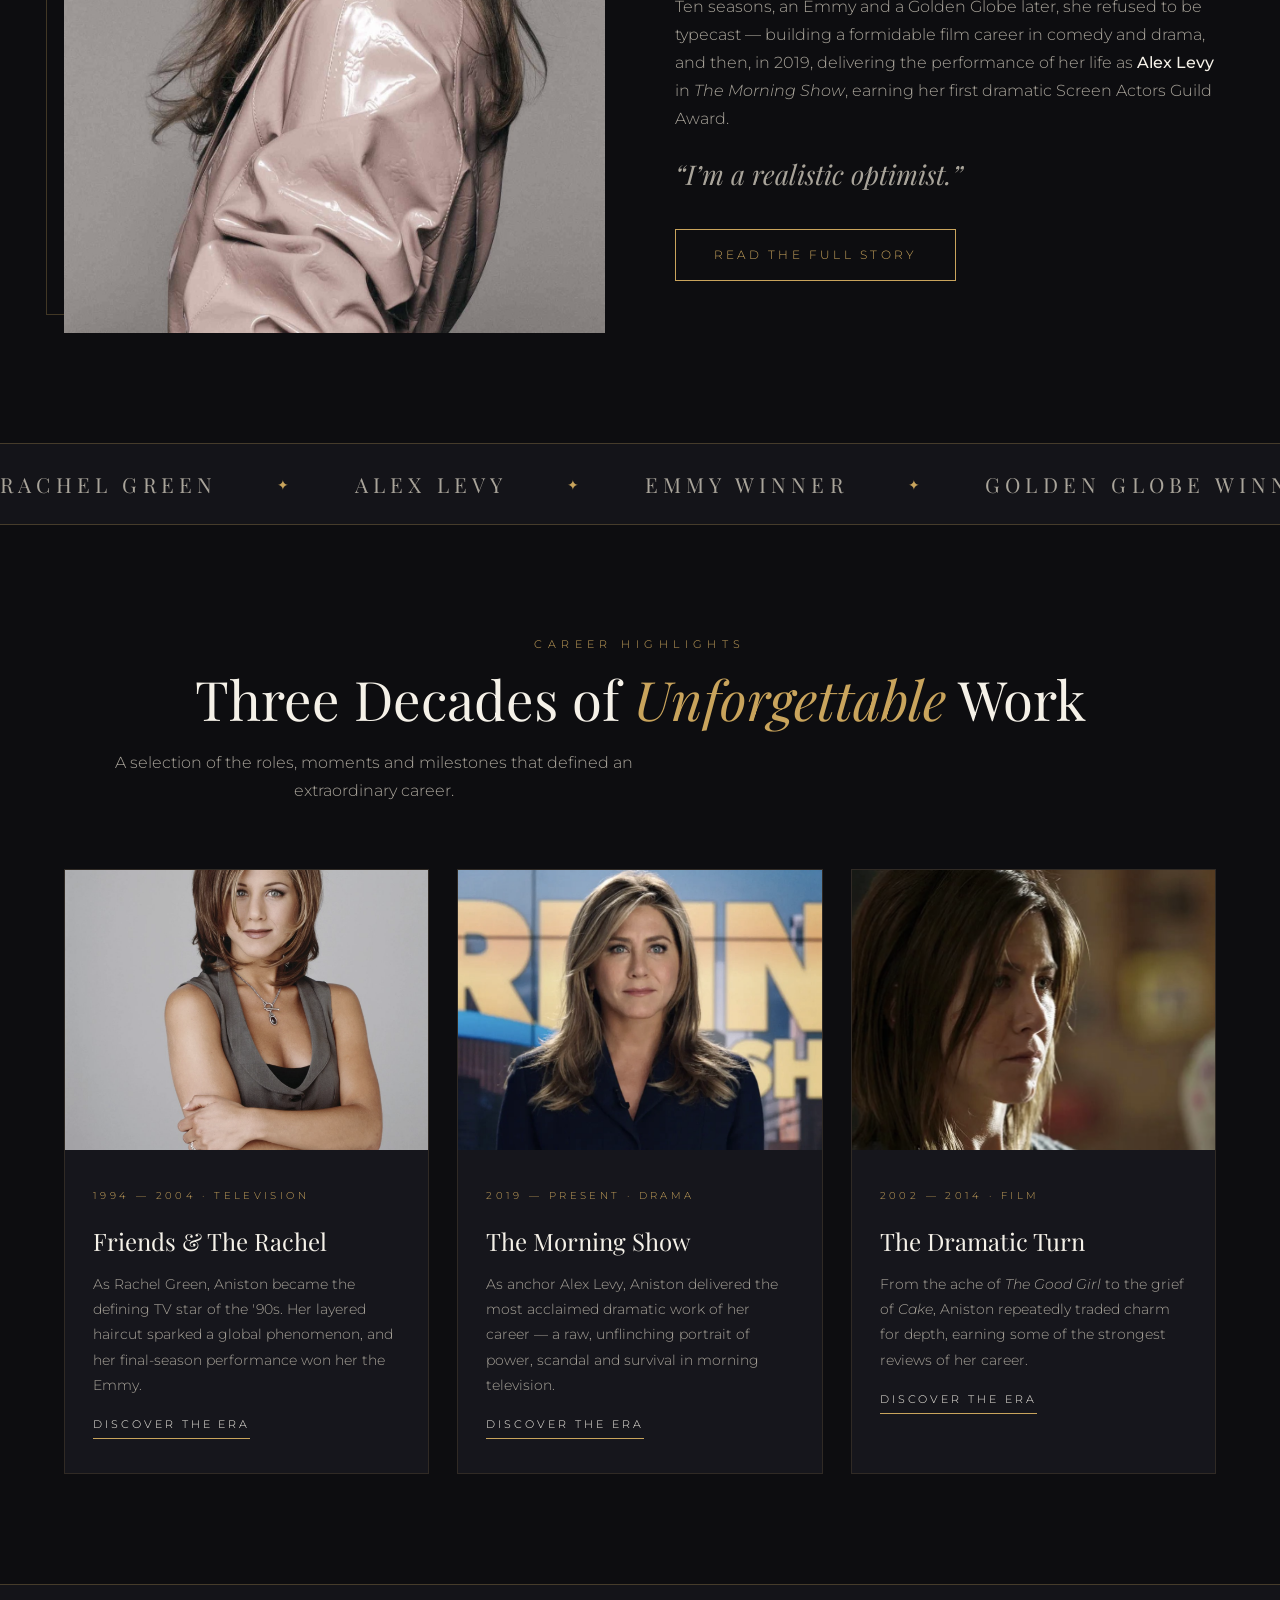
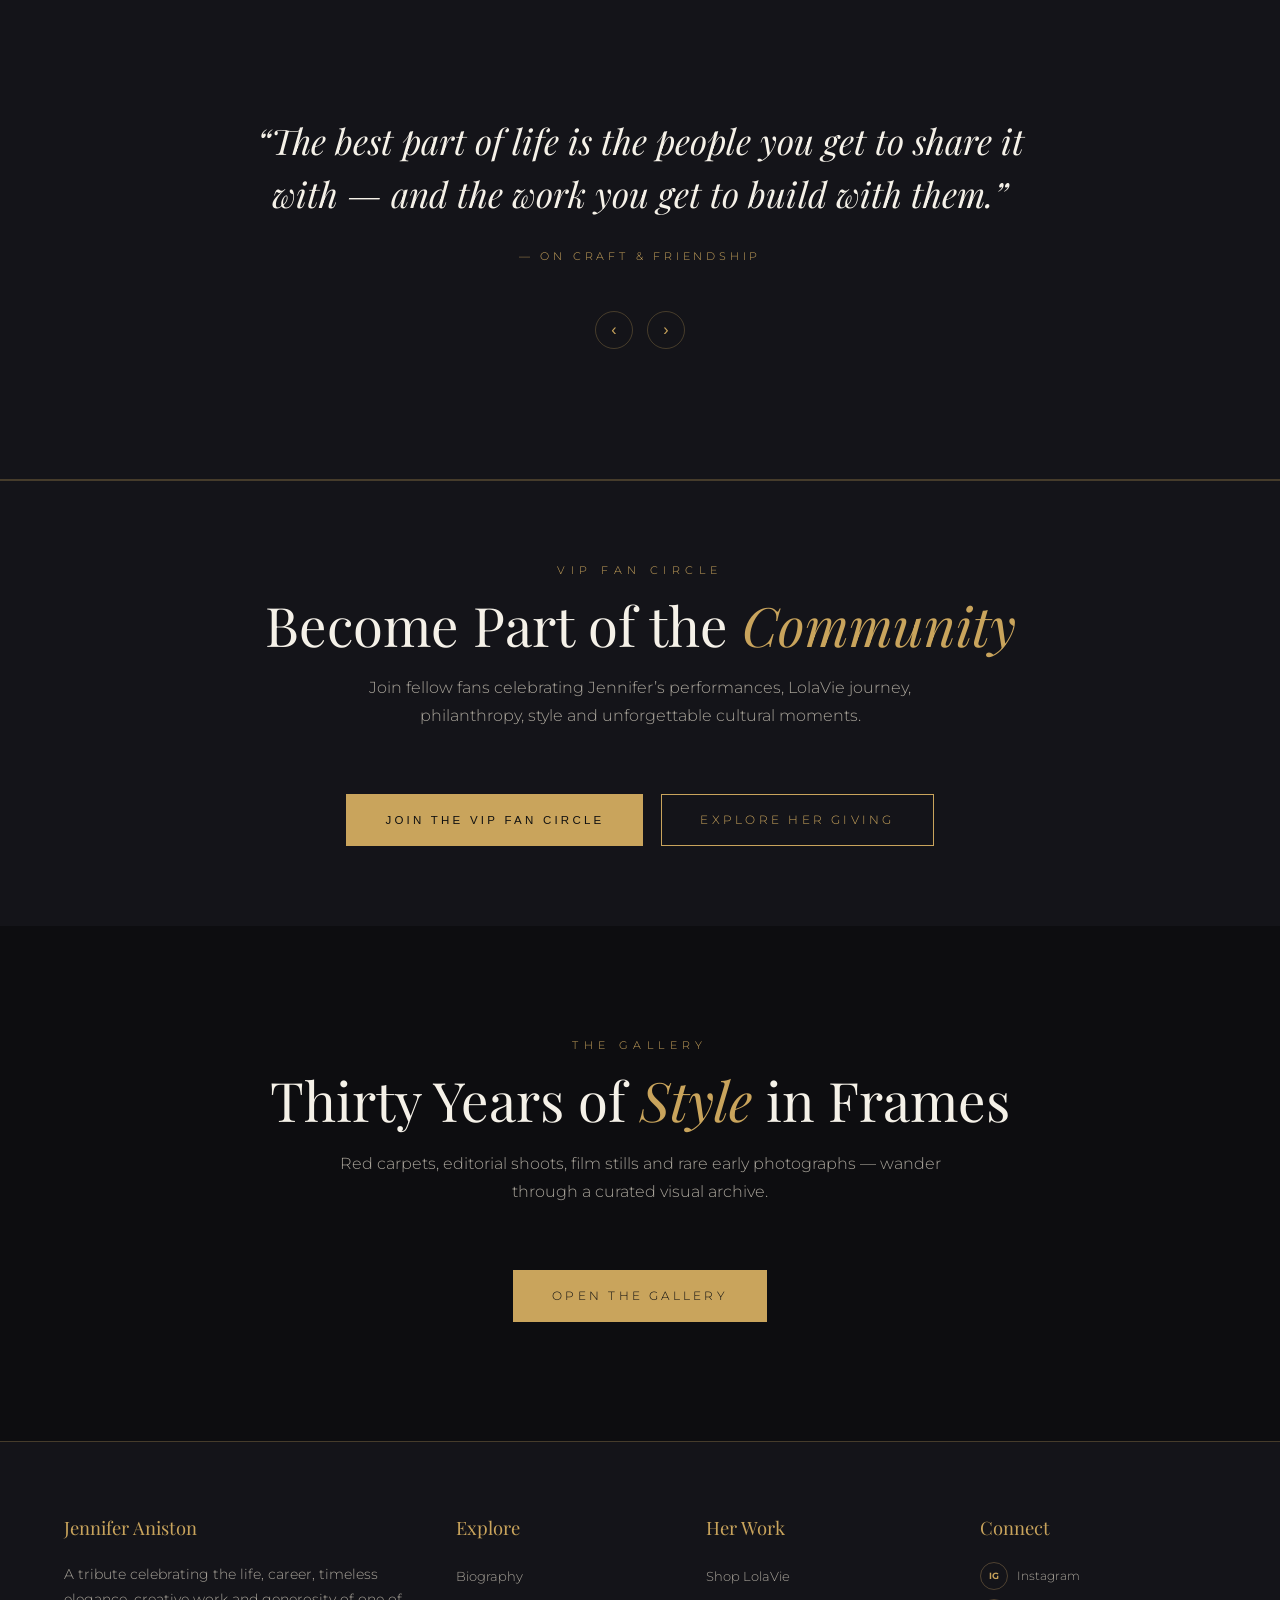
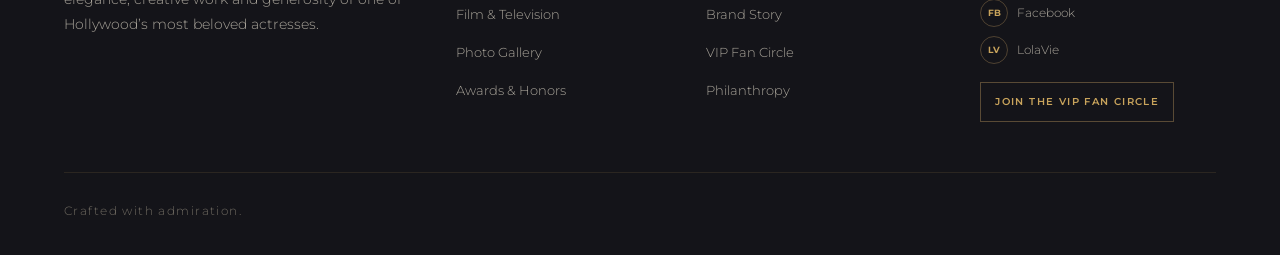
==== commit d3f45740: "support" ====
--- a/index.html
+++ b/index.html
@@ -204,7 +204,7 @@
   </div>
 </div>
   <div class="foot-bottom">
-    <span>© <span id="year"></span> JA Tribute. An unofficial fan site — not affiliated with Jennifer Aniston.</span>
+    
     <span>Crafted with admiration.</span>
   </div>
 </footer>
